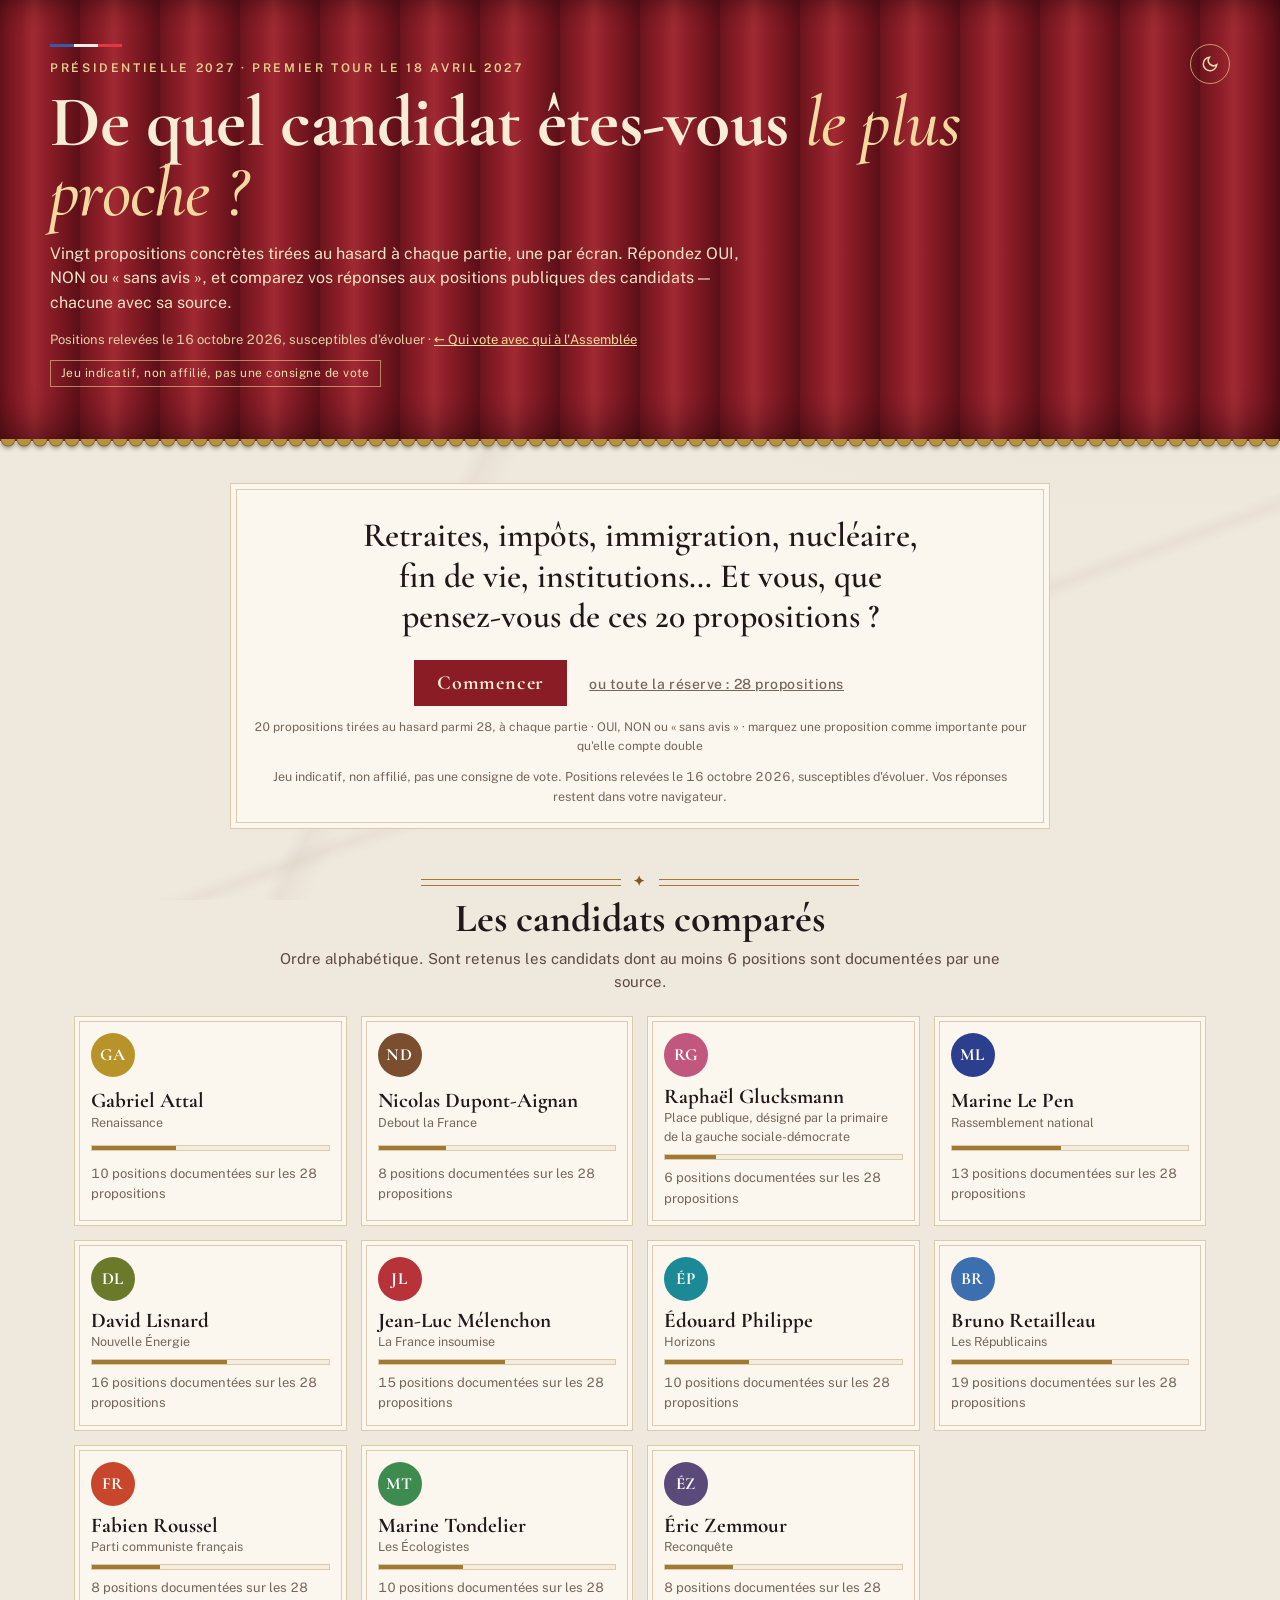
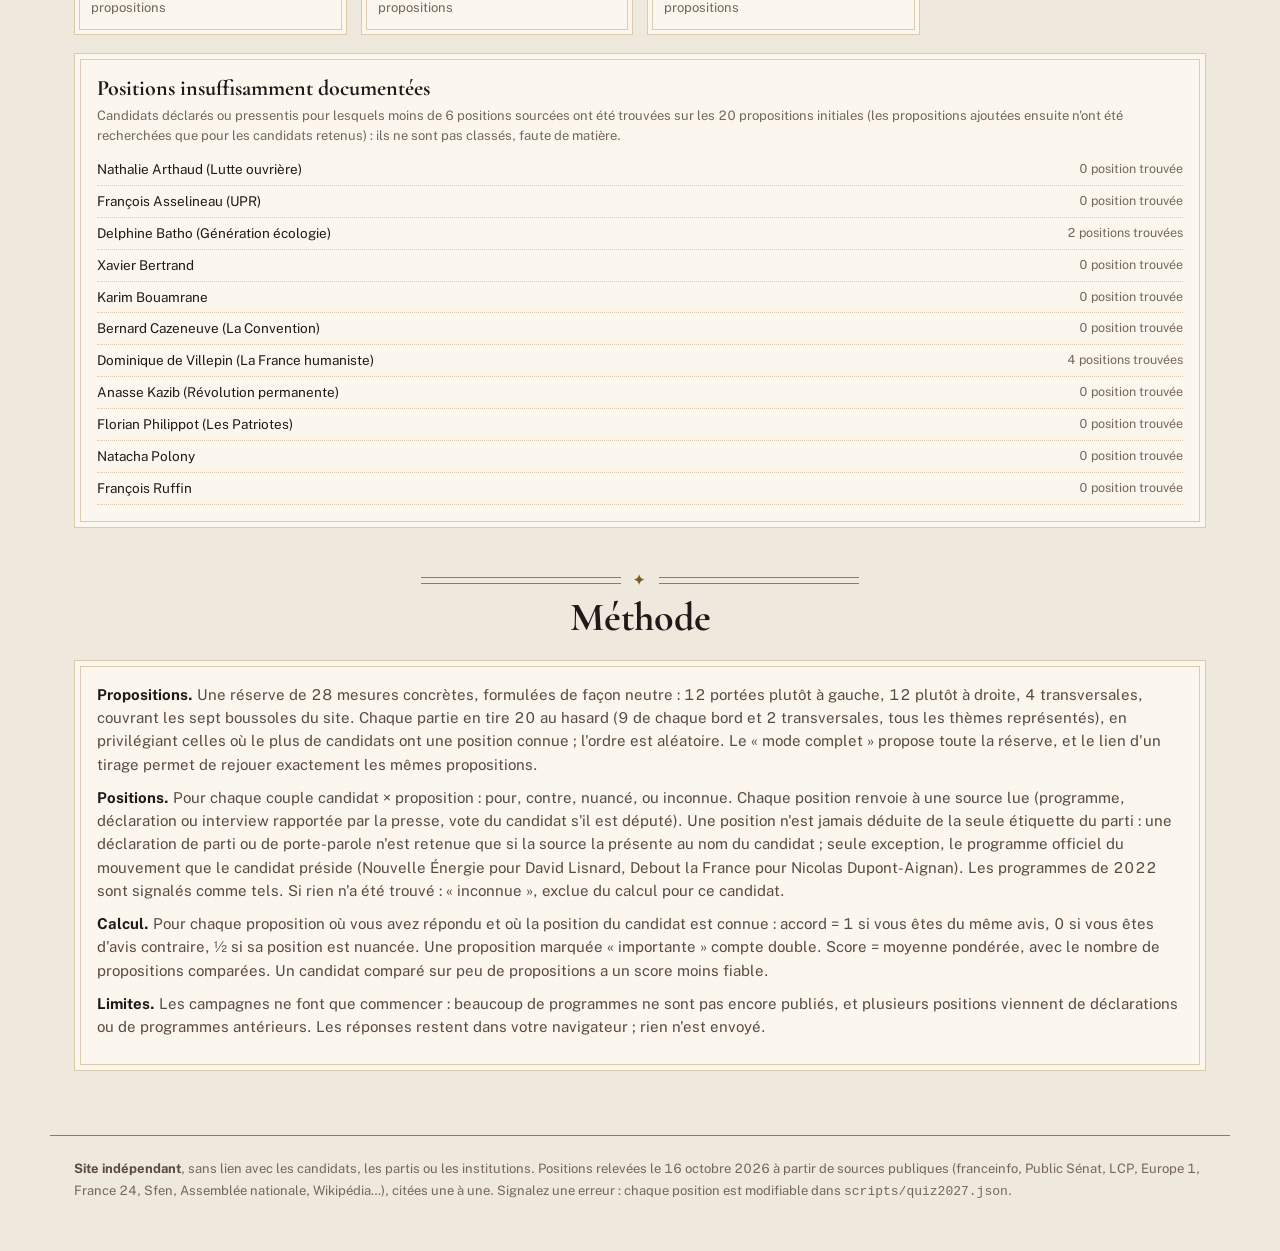
==== site/2027.html @ e0b28b61 "Tirage aléatoire équilibré dans les deux jeux - Quiz Assemblée : réserve de 43 votes réels (intitulé" ====
<!doctype html>
<html lang="fr">
<head>
<meta charset="utf-8">
<meta name="viewport" content="width=device-width, initial-scale=1">
<title>Présidentielle 2027 : le jeu</title>
<link rel="icon" href="favicon.svg" type="image/svg+xml">
<link rel="preconnect" href="https://fonts.googleapis.com">
<link rel="preconnect" href="https://fonts.gstatic.com" crossorigin>
<link href="https://fonts.googleapis.com/css2?family=Cormorant+Garamond:ital,wght@0,500;0,600;0,700;1,500&family=Public+Sans:wght@400;500;600;700&display=swap" rel="stylesheet">
<script src="data2027.js?v=58f278d4b8"></script>
<style>
/* Inspiré de l'hémicycle du Palais Bourbon : velours rouge, acajou, dorures, marbre. Site non officiel. */
:root {
  color-scheme: light;
  --bg: #efe8dc; --paper: #fbf7ef; --paper-2: #f3ecdf; --ink: #22181a; --ink-2: #5b4a42; --muted: #75665b;
  --rule: #dccbab; --gold: #a07a32; --gold-ink: #7a5a1f; --velvet: #8a1c26; --velvet-2: #a3262f; --velvet-deep: #5c0f17; --velvet-ink: #f7ecd6;
  --wood: #5b2f1f; --blue: #1f3a6b;
  --seq-0: #f6efe2; --seq-1: #e3cf9e; --seq-2: #c58f4a; --seq-3: #9b3b2c; --seq-4: #5c0f17;
  --vein: rgba(120, 100, 80, .06);
}
@media (prefers-color-scheme: dark) {
  :root:not([data-theme="light"]) {
    color-scheme: dark;
    --bg: #120a0b; --paper: #1c1012; --paper-2: #26171a; --ink: #f2e7d5; --ink-2: #cdbba3; --muted: #a8957f;
    --rule: #4a3528; --gold: #c9a45a; --gold-ink: #dcb96c; --velvet: #9e2a33; --velvet-2: #b8343d; --velvet-deep: #3a0a10; --velvet-ink: #f6ead2;
    --wood: #3a1d13; --blue: #8fa9d6;
    --seq-0: #2a1a1c; --seq-1: #5a2a24; --seq-2: #8f4630; --seq-3: #c9893f; --seq-4: #efd590;
    --vein: rgba(201, 164, 90, .035);
  }
}
:root[data-theme="dark"] {
  color-scheme: dark;
  --bg: #120a0b; --paper: #1c1012; --paper-2: #26171a; --ink: #f2e7d5; --ink-2: #cdbba3; --muted: #a8957f;
  --rule: #4a3528; --gold: #c9a45a; --gold-ink: #dcb96c; --velvet: #9e2a33; --velvet-2: #b8343d; --velvet-deep: #3a0a10; --velvet-ink: #f6ead2;
  --wood: #3a1d13; --blue: #8fa9d6;
  --seq-0: #2a1a1c; --seq-1: #5a2a24; --seq-2: #8f4630; --seq-3: #c9893f; --seq-4: #efd590;
  --vein: rgba(201, 164, 90, .035);
}
* { box-sizing: border-box; }
html { -webkit-text-size-adjust: 100%; }
body {
  margin: 0; color: var(--ink); font: 15px/1.55 "Public Sans", system-ui, sans-serif; font-variant-numeric: tabular-nums;
  background-color: var(--bg);
  /* marbre : quelques veines très légères */
  background-image: radial-gradient(120% 60% at 10% 0%, var(--vein), transparent 60%), radial-gradient(90% 50% at 90% 30%, var(--vein), transparent 55%),
    linear-gradient(115deg, transparent 40%, var(--vein) 41%, transparent 43%), linear-gradient(160deg, transparent 70%, var(--vein) 71%, transparent 72%);
  background-attachment: fixed;
}
.serif { font-family: "Cormorant Garamond", Georgia, serif; }
button { font: inherit; color: inherit; }

/* ---- Tenture d'en-tête ---- */
.drape {
  position: relative; color: var(--velvet-ink); padding: 44px 24px 54px;
  background: repeating-linear-gradient(90deg, #6e141d 0px, #8e1f29 22px, #a12a33 34px, #8e1f29 46px, #6e141d 68px, #5a0f17 80px),
    #7a1620;
  background-blend-mode: normal;
  box-shadow: inset 0 -30px 40px -20px rgba(0,0,0,.45), inset 0 20px 30px -20px rgba(0,0,0,.5);
}
.drape::after { /* frange dorée */
  content: ""; position: absolute; left: 0; right: 0; bottom: -12px; height: 14px;
  background: radial-gradient(circle at 8px 0, #b8913f 6px, #8a6a2a 7px, transparent 8px) repeat-x 0 0 / 16px 14px;
  filter: drop-shadow(0 2px 2px rgba(0,0,0,.35));
}
.drape-in { max-width: 1180px; margin: 0 auto; display: flex; justify-content: space-between; gap: 20px; align-items: flex-start; }
.eyebrow { font: 600 12px/1.3 "Public Sans", sans-serif; letter-spacing: .22em; text-transform: uppercase; color: #e9cf8f; }
.drape h1 { font-family: "Cormorant Garamond", Georgia, serif; font-weight: 700; font-size: clamp(38px, 6.4vw, 72px); line-height: .98; margin: 10px 0 14px; letter-spacing: -.01em; }
.drape h1 em { font-style: italic; font-weight: 500; color: #f1d9a0; }
.drape .lede { max-width: 700px; margin: 0; font-size: 16px; color: #f3e3c6; }
.drape .meta { margin-top: 14px; font-size: 13px; color: #e6cfa4; }
.drape .meta a { color: #f6dc9c; }
.drape .indep { display: inline-block; margin-top: 10px; font-size: 12px; letter-spacing: .04em; border: 1px solid rgba(233, 207, 143, .6); color: #f1dcae; padding: 3px 10px; }
.tricolore { display: flex; height: 3px; width: 72px; margin: 0 0 14px; }
.tricolore span { flex: 1; } .tricolore span:nth-child(1) { background: #3a5aa8; } .tricolore span:nth-child(2) { background: #f4efe6; } .tricolore span:nth-child(3) { background: #e2383f; }
.theme-btn { background: transparent; border: 1px solid rgba(233, 207, 143, .7); color: #f1dcae; width: 40px; height: 40px; border-radius: 50%; cursor: pointer; display: grid; place-items: center; flex: none; }
.theme-btn:hover { background: rgba(0,0,0,.15); }

/* ---- Barre de filtres : filets dorés ---- */
.ledger { position: sticky; top: 0; z-index: 20; background: color-mix(in srgb, var(--paper) 94%, transparent); backdrop-filter: blur(8px);
  border-top: 1px solid var(--gold); border-bottom: 1px solid var(--gold); box-shadow: 0 3px 0 -2px var(--gold); margin-top: 12px; }
.ledger-in { max-width: 1180px; margin: 0 auto; padding: 8px 24px; display: flex; flex-wrap: wrap; gap: 4px 22px; align-items: baseline; }
.ledger .lab { font: 600 11px/1 "Public Sans"; letter-spacing: .16em; text-transform: uppercase; color: var(--gold-ink); margin-right: 4px; }
.tabs { display: flex; flex-wrap: wrap; gap: 2px 12px; align-items: baseline; }
.tab { background: none; border: none; padding: 4px 0; cursor: pointer; font-size: 13.5px; color: var(--ink-2); border-bottom: 2px solid transparent; }
.tab:hover { color: var(--velvet); }
.tab[aria-pressed="true"] { color: var(--velvet); border-bottom-color: var(--gold); font-weight: 600; }
:root[data-theme="dark"] .tab[aria-pressed="true"], :root[data-theme="dark"] .tab:hover { color: var(--gold-ink); }
@media (prefers-color-scheme: dark) { :root:not([data-theme="light"]) .tab[aria-pressed="true"], :root:not([data-theme="light"]) .tab:hover { color: var(--gold-ink); } }

/* ---- Chapitres ---- */
main { max-width: 1180px; margin: 0 auto; padding: 8px 24px 64px; }
.chapter { margin-top: 46px; }
.ch-head { text-align: center; margin: 0 auto 22px; max-width: 760px; }
.ornament { display: flex; align-items: center; gap: 12px; justify-content: center; color: var(--gold); margin-bottom: 8px; }
.ornament::before, .ornament::after { content: ""; flex: 1; max-width: 200px; height: 5px; border-top: 1px solid var(--gold); border-bottom: 1px solid var(--gold); }
.ornament span { font: 600 14px/1 "Cormorant Garamond", serif; letter-spacing: .2em; color: var(--gold-ink); }
.ch-head h2 { font: 700 clamp(28px, 4vw, 40px)/1.05 "Cormorant Garamond", Georgia, serif; margin: 0 0 8px; }
.ch-head p { margin: 0; color: var(--ink-2); }
.panel { background: var(--paper); border: 1px solid var(--rule); box-shadow: inset 0 0 0 5px var(--paper), inset 0 0 0 6px color-mix(in srgb, var(--gold) 35%, transparent); padding: 22px; min-width: 0; }
.panel h3 { font: 700 22px/1.15 "Cormorant Garamond", Georgia, serif; margin: 0 0 4px; }
.note { color: var(--muted); font-size: 13px; margin: 0; }
.cols { display: grid; grid-template-columns: minmax(0, 1fr) minmax(0, 1fr); gap: 22px; }
.cols-hemi { display: grid; grid-template-columns: minmax(0, 1.65fr) minmax(0, 1fr); gap: 22px; align-items: start; }
.scroll-x { overflow-x: auto; }

/* ---- Chiffres de séance ---- */
.figures { display: grid; grid-template-columns: repeat(4, minmax(0, 1fr)); border-top: 1px solid var(--gold); border-bottom: 1px solid var(--gold); margin-top: 26px; }
.fig { padding: 16px 18px; border-left: 1px solid var(--rule); min-width: 0; }
.fig:first-child { border-left: none; }
.fig .k { font: 600 11px/1.3 "Public Sans"; letter-spacing: .14em; text-transform: uppercase; color: var(--muted); }
.fig .v { font: 700 38px/1.05 "Cormorant Garamond", serif; color: var(--gold-ink); margin-top: 4px; }
.fig .d { font-size: 13px; color: var(--ink-2); }

/* ---- Hémicycle ---- */
.modes { display: flex; flex-wrap: wrap; gap: 2px 12px; margin: 6px 0 4px; align-items: baseline; }
.seat { cursor: pointer; }
.legend { display: flex; flex-wrap: wrap; gap: 4px 12px; margin-top: 8px; font-size: 12.5px; color: var(--ink-2); }
.legend button { background: none; border: none; padding: 2px 0; cursor: pointer; display: inline-flex; align-items: center; gap: 6px; color: var(--ink-2); font-size: 12.5px; }
.legend button.dim { opacity: .35; }
.sw { width: 11px; height: 11px; display: inline-block; flex: none; border-radius: 50%; }
.gradbar { height: 8px; width: 180px; }
.scale { display: flex; align-items: center; gap: 8px; font-size: 12px; color: var(--muted); flex-wrap: wrap; margin-top: 8px; }

/* ---- Fiche ---- */
.search { position: relative; }
.search input { width: 100%; font: inherit; color: var(--ink); background: var(--paper-2); border: 1px solid var(--rule); padding: 8px 12px; }
.search input:focus { outline: 2px solid var(--gold); outline-offset: 1px; }
.sugg { position: absolute; left: 0; right: 0; top: calc(100% + 2px); background: var(--paper); border: 1px solid var(--gold); max-height: 260px; overflow: auto; z-index: 30; display: none; }
.sugg button { display: flex; width: 100%; justify-content: space-between; gap: 10px; padding: 8px 12px; background: none; border: none; text-align: left; cursor: pointer; font-size: 13.5px; }
.sugg button:hover, .sugg button:focus { background: var(--paper-2); outline: none; }
.sugg .m { color: var(--muted); font-size: 12px; white-space: nowrap; }
.dep-name { font: 700 28px/1.05 "Cormorant Garamond", serif; margin: 16px 0 2px; }
.dep-meta { font-size: 13px; color: var(--ink-2); display: flex; gap: 6px; align-items: center; flex-wrap: wrap; }
.stats3 { display: grid; grid-template-columns: repeat(3, 1fr); border-top: 1px solid var(--rule); border-bottom: 1px solid var(--rule); margin: 12px 0; }
.stats3 > div { padding: 8px 10px; border-left: 1px solid var(--rule); }
.stats3 > div:first-child { border-left: none; padding-left: 0; }
.stats3 .v { font: 700 24px/1.1 "Cormorant Garamond", serif; color: var(--gold-ink); }
.stats3 .k { font-size: 11.5px; color: var(--muted); }
.sm-h { font: 600 11px/1.3 "Public Sans"; letter-spacing: .14em; text-transform: uppercase; color: var(--gold-ink); margin: 16px 0 6px; }
.plist { list-style: none; margin: 0; padding: 0; }
.plist li { display: flex; justify-content: space-between; gap: 8px; padding: 5px 0; border-bottom: 1px dotted var(--rule); font-size: 13.5px; cursor: pointer; }
.plist li:hover { color: var(--velvet); }
.plist .m { color: var(--muted); white-space: nowrap; font-size: 12.5px; }
.row { display: grid; grid-template-columns: 70px 1fr 42px; gap: 8px; align-items: center; font-size: 12.5px; margin: 3px 0; }
.row .n { color: var(--ink-2); white-space: nowrap; overflow: hidden; text-overflow: ellipsis; }
.row .b { height: 8px; }
.row .val { text-align: right; font-weight: 600; }

/* ---- Boussoles ---- */
.axis-tabs { display: flex; flex-wrap: wrap; justify-content: center; gap: 4px 18px; margin-bottom: 18px; }
.axis-tabs .tab { font: 600 19px/1.2 "Cormorant Garamond", serif; color: var(--ink-2); }
.warning { border: 1px solid var(--gold); border-left: 4px solid var(--velvet); background: var(--paper-2); padding: 10px 14px; font-size: 13.5px; color: var(--ink-2); margin: 0 0 18px; }
.warning b { color: var(--ink); }
.def { font: italic 500 20px/1.35 "Cormorant Garamond", serif; color: var(--ink); margin: 0 0 4px; }
.gauge { display: grid; grid-template-columns: 74px 1fr 56px; gap: 10px; align-items: center; margin: 7px 0; font-size: 13px; cursor: default; }
.gauge .n { font-weight: 600; display: flex; align-items: center; gap: 6px; }
.gauge .track { position: relative; height: 14px; background: linear-gradient(var(--rule), var(--rule)) center / 100% 2px no-repeat; }
.gauge .fill { position: absolute; left: 0; top: 0; bottom: 0; background: none !important; }
.gauge .fill::after { content: ""; position: absolute; right: -7px; top: 50%; width: 12px; height: 12px; margin-top: -6px; border-radius: 50%; background: currentColor; border: 1.5px solid var(--paper); box-shadow: 0 0 0 1px var(--ink-2); }
.gauge .v { font: 700 22px/1 "Cormorant Garamond", serif; color: var(--gold-ink); text-align: right; }
.gauge .v small { font: 400 10.5px "Public Sans"; color: var(--muted); display: block; }
.radars { display: grid; grid-template-columns: repeat(4, minmax(0, 1fr)); gap: 6px 10px; }
.radar { text-align: center; min-width: 0; }
.radar .t { font: 700 17px/1.1 "Cormorant Garamond", serif; margin-top: -2px; }
details.refs { margin-top: 18px; border-top: 1px solid var(--rule); padding-top: 10px; }
details.refs summary { cursor: pointer; font: 600 18px "Cormorant Garamond", serif; color: var(--velvet); }
:root[data-theme="dark"] details.refs summary { color: var(--gold-ink); }
@media (prefers-color-scheme: dark) { :root:not([data-theme="light"]) details.refs summary { color: var(--gold-ink); } }
table { width: 100%; border-collapse: collapse; font-size: 13px; }
th { text-align: left; font: 600 11px/1.2 "Public Sans"; letter-spacing: .12em; text-transform: uppercase; color: var(--gold-ink); padding: 8px; border-bottom: 1px solid var(--gold); }
td { padding: 8px; border-bottom: 1px dotted var(--rule); vertical-align: top; }
td .sub { color: var(--muted); font-size: 12px; }
.sens { font-size: 11.5px; font-weight: 600; padding: 2px 7px; border: 1px solid currentColor; white-space: nowrap; display: inline-block; }
.sens.plus { color: var(--gold-ink); } .sens.minus { color: var(--velvet-2); }
.res { font-size: 11.5px; font-weight: 600; white-space: nowrap; }
.res.ok { color: #2f7d32; } .res.ko { color: var(--velvet-2); }
:root[data-theme="dark"] .res.ok { color: #7fcf83; }
@media (prefers-color-scheme: dark) { :root:not([data-theme="light"]) .res.ok { color: #7fcf83; } }
.gv { display: flex; gap: 3px; flex-wrap: wrap; min-width: 110px; }
.gv span { width: 14px; height: 14px; display: inline-block; }
.more { margin-top: 12px; background: none; border: 1px solid var(--gold); color: var(--gold-ink); padding: 7px 14px; cursor: pointer; font-weight: 600; }
.cell { cursor: pointer; }
.cell:hover rect { stroke: var(--ink); stroke-width: 1.5px; }
svg text { fill: var(--ink); }
.tip { position: fixed; pointer-events: none; z-index: 100; background: var(--paper); border: 1px solid var(--gold); box-shadow: 0 8px 24px rgba(0,0,0,.25);
  padding: 10px 12px; font-size: 12.5px; min-width: 150px; max-width: 300px; opacity: 0; transition: opacity .12s; }
.tip .t { font-weight: 600; color: var(--muted); font-size: 11.5px; letter-spacing: .06em; text-transform: uppercase; margin-bottom: 2px; }
.tip .big { font: 700 22px/1.1 "Cormorant Garamond", serif; color: var(--ink); }
.tip .r { display: flex; justify-content: space-between; gap: 10px; }
.tip .r b { color: var(--ink); }
/* ---- Le jeu ---- */
.play-btn { display: inline-flex; align-items: center; gap: 8px; margin-top: 14px; margin-left: 8px; background: #e9cf8f; color: #3a0a10; border: none; padding: 9px 18px; cursor: pointer;
  font: 700 17px/1 "Cormorant Garamond", serif; letter-spacing: .02em; box-shadow: 0 2px 0 #8a6a2a; }
.play-btn:hover { background: #f3dca4; }
.game { max-width: 820px; margin: 0 auto; }
.game .honest { font-size: 12.5px; color: var(--muted); text-align: center; margin: 12px 0 0; }
.prog { height: 6px; background: var(--paper-2); border: 1px solid var(--rule); margin: 4px 0 14px; }
.prog > div { height: 100%; background: linear-gradient(90deg, var(--gold), var(--velvet)); transition: width .3s ease; }
.qmeta { display: flex; justify-content: space-between; gap: 10px; font-size: 12px; color: var(--muted); letter-spacing: .08em; text-transform: uppercase; }
.qcard { transition: opacity .22s ease, transform .22s ease; }
.qcard.out { opacity: 0; transform: translateX(-18px); }
.qcard.in { opacity: 0; transform: translateX(18px); }
.qtext { font: 600 clamp(24px, 3.4vw, 34px)/1.2 "Cormorant Garamond", serif; margin: 10px 0 22px; text-align: center; text-wrap: balance; }
.answers { display: flex; justify-content: center; gap: 12px; flex-wrap: wrap; }
.ans { min-width: 130px; padding: 12px 22px; font: 700 20px/1 "Cormorant Garamond", serif; cursor: pointer; border: 1px solid var(--gold); letter-spacing: .04em; }
.ans.yes { background: var(--velvet); color: var(--velvet-ink); border-color: var(--velvet); }
.ans.no { background: var(--paper); color: var(--ink); }
.ans.skip { background: none; border: none; min-width: 0; font: 500 14px "Public Sans"; color: var(--muted); text-decoration: underline; }
.ans.chosen { outline: 3px solid var(--gold); outline-offset: 2px; }
.qtools { display: flex; justify-content: space-between; align-items: center; margin-top: 18px; font-size: 13px; flex-wrap: wrap; gap: 8px; }
.link { background: none; border: none; color: var(--gold-ink); cursor: pointer; padding: 0; font-weight: 600; }
.link:disabled { opacity: .35; cursor: default; }
.kbd { color: var(--muted); font-size: 12px; }
.kbd b { border: 1px solid var(--rule); padding: 0 5px; font-weight: 600; color: var(--ink-2); }
.ctx { margin-top: 12px; padding: 10px 14px; background: var(--paper-2); border-left: 3px solid var(--gold); font-size: 13px; color: var(--ink-2); }
.verdict { text-align: center; margin: 6px 0 18px; }
.verdict .k { font: 600 12px "Public Sans"; letter-spacing: .16em; text-transform: uppercase; color: var(--muted); }
.verdict .v { font: 700 clamp(34px, 6vw, 56px)/1.05 "Cormorant Garamond", serif; color: var(--velvet); }
.verdict .d { color: var(--ink-2); }
:root[data-theme="dark"] .verdict .v { color: var(--gold-ink); }
@media (prefers-color-scheme: dark) { :root:not([data-theme="light"]) .verdict .v { color: var(--gold-ink); } }
.yours { font-weight: 700; white-space: nowrap; }
footer { max-width: 1180px; margin: 0 auto; padding: 22px 24px 50px; border-top: 1px solid var(--gold); color: var(--muted); font-size: 13px; line-height: 1.65; }
footer b { color: var(--ink-2); }
@media (max-width: 900px) {
  .cols, .cols-hemi { grid-template-columns: minmax(0, 1fr); }
  .figures { grid-template-columns: repeat(2, minmax(0, 1fr)); }
  .fig:nth-child(3) { border-left: none; }
  .fig:nth-child(n+3) { border-top: 1px solid var(--rule); }
  .radars { grid-template-columns: repeat(3, minmax(0, 1fr)); }
}
@media (max-width: 560px) {
  .drape { padding: 30px 16px 42px; }
  main { padding: 4px 16px 48px; }
  .ledger { position: static; }
  .ledger-in { padding: 8px 16px; }
  .panel { padding: 16px; }
  .fig .v { font-size: 30px; }
  .radars { grid-template-columns: repeat(2, minmax(0, 1fr)); }
  .gauge { grid-template-columns: 62px 1fr 48px; }
}

/* ---- Page 2027 ---- */
.cards { display: grid; grid-template-columns: repeat(auto-fill, minmax(220px, 1fr)); gap: 14px; }
.card27 { background: var(--paper); border: 1px solid var(--rule); box-shadow: inset 0 0 0 4px var(--paper), inset 0 0 0 5px color-mix(in srgb, var(--gold) 35%, transparent); padding: 16px; display: grid; gap: 8px; }
.pastille { width: 44px; height: 44px; border-radius: 50%; display: grid; place-items: center; color: #fff; font: 700 17px "Cormorant Garamond", serif; letter-spacing: .04em; }
.cn { font: 700 21px/1.1 "Cormorant Garamond", serif; }
.cp { font-size: 12.5px; color: var(--muted); }
.cov { height: 6px; background: var(--paper-2); border: 1px solid var(--rule); }
.cov > div { height: 100%; background: var(--gold); }
.imp { display: flex; justify-content: center; gap: 6px; align-items: center; margin-top: 14px; font-size: 13.5px; color: var(--ink-2); cursor: pointer; }
.imp input { accent-color: var(--velvet); width: 16px; height: 16px; }
.pblock { border-top: 1px solid var(--rule); padding: 12px 0; }
.ph { display: flex; justify-content: space-between; gap: 10px; align-items: baseline; flex-wrap: wrap; margin-bottom: 6px; }
.pt { font: 600 18px/1.25 "Cormorant Garamond", serif; color: var(--ink); }
.plist2 { list-style: none; margin: 0; padding: 0; }
.plist2 li { display: grid; grid-template-columns: 78px 170px 22px 1fr; gap: 8px; align-items: start; padding: 6px 0; border-bottom: 1px dotted var(--rule); font-size: 13px; }
.badge { font-size: 11px; font-weight: 700; padding: 2px 6px; text-align: center; border: 1px solid currentColor; text-transform: uppercase; letter-spacing: .04em; }
.badge.pour { color: var(--gold-ink); } .badge.contre { color: var(--velvet-2); } .badge.nuance { color: var(--blue); } .badge.unk { color: var(--muted); border-style: dashed; }
.who { display: inline-flex; gap: 6px; align-items: center; font-weight: 600; }
.match { font-weight: 700; color: var(--gold-ink); text-align: center; }
.pq { color: var(--ink-2); }
.pq.muted { color: var(--muted); font-style: italic; }
.srcs { font-size: 12px; }
.srcs a { color: var(--gold-ink); }
.method p { margin: 0 0 10px; color: var(--ink-2); }
.method b { color: var(--ink); }
.replay { text-align: center; margin-top: 18px; display: flex; flex-wrap: wrap; justify-content: center; gap: 10px; align-items: center; }
.replay .note { flex-basis: 100%; }
.game .gauge { grid-template-columns: 96px 1fr 60px; }
@media (max-width: 640px) {
  .game .gauge { grid-template-columns: 86px 1fr 56px; font-size: 12.5px; }
  .plist2 li { grid-template-columns: 70px 1fr 20px; }
  .plist2 li .pb { grid-column: 1 / -1; }
}
</style>
</head>
<body>
<header class="drape">
  <div class="drape-in">
    <div>
      <div class="tricolore" aria-hidden="true"><span></span><span></span><span></span></div>
      <div class="eyebrow">Présidentielle 2027 · premier tour le 18 avril 2027</div>
      <h1>De quel candidat êtes-vous <em>le plus proche&nbsp;?</em></h1>
      <p class="lede">Vingt propositions concrètes tirées au hasard à chaque partie, une par écran. Répondez OUI, NON ou «&nbsp;sans avis&nbsp;», et comparez vos réponses aux positions publiques des candidats — chacune avec sa source.</p>
      <div class="meta">Positions relevées le <span id="collected"></span>, susceptibles d'évoluer · <a href="index.html">← Qui vote avec qui à l'Assemblée</a></div>
      <div class="indep">Jeu indicatif, non affilié, pas une consigne de vote</div>
    </div>
    <button class="theme-btn" id="themeBtn" title="Séance de jour / de nuit" aria-label="Changer de thème">
      <svg width="18" height="18" viewBox="0 0 24 24" fill="none" stroke="currentColor" stroke-width="2" stroke-linecap="round"><path d="M21 12.8A9 9 0 1 1 11.2 3a7 7 0 0 0 9.8 9.8z"/></svg>
    </button>
  </div>
</header>

<main>
  <section class="chapter" style="margin-top:34px">
    <div class="panel game" id="game"></div>
  </section>

  <section class="chapter" id="ch-cands">
    <div class="ch-head">
      <div class="ornament"><span>✦</span></div>
      <h2>Les candidats comparés</h2>
      <p>Ordre alphabétique. Sont retenus les candidats dont au moins 6 positions sont documentées par une source.</p>
    </div>
    <div class="cards" id="cards"></div>
    <div class="panel" style="margin-top:18px">
      <h3>Positions insuffisamment documentées</h3>
      <p class="note">Candidats déclarés ou pressentis pour lesquels moins de 6 positions sourcées ont été trouvées sur les 20 propositions initiales (les propositions ajoutées ensuite n'ont été recherchées que pour les candidats retenus) : ils ne sont pas classés, faute de matière.</p>
      <ul class="plist" id="others" style="margin-top:8px"></ul>
    </div>
  </section>

  <section class="chapter">
    <div class="ch-head">
      <div class="ornament"><span>✦</span></div>
      <h2>Méthode</h2>
    </div>
    <div class="panel method">
      <p><b>Propositions.</b> Une réserve de 28 mesures concrètes, formulées de façon neutre : 12 portées plutôt à gauche, 12 plutôt à droite, 4 transversales, couvrant les sept boussoles du site. Chaque partie en tire 20 au hasard (9 de chaque bord et 2 transversales, tous les thèmes représentés), en privilégiant celles où le plus de candidats ont une position connue ; l'ordre est aléatoire. Le « mode complet » propose toute la réserve, et le lien d'un tirage permet de rejouer exactement les mêmes propositions.</p>
      <p><b>Positions.</b> Pour chaque couple candidat × proposition : pour, contre, nuancé, ou inconnue. Chaque position renvoie à une source lue (programme, déclaration ou interview rapportée par la presse, vote du candidat s'il est député). Une position n'est jamais déduite de la seule étiquette du parti : une déclaration de parti ou de porte-parole n'est retenue que si la source la présente au nom du candidat ; seule exception, le programme officiel du mouvement que le candidat préside (Nouvelle Énergie pour David Lisnard, Debout la France pour Nicolas Dupont-Aignan). Les programmes de 2022 sont signalés comme tels. Si rien n'a été trouvé : « inconnue », exclue du calcul pour ce candidat.</p>
      <p><b>Calcul.</b> Pour chaque proposition où vous avez répondu et où la position du candidat est connue : accord = 1 si vous êtes du même avis, 0 si vous êtes d'avis contraire, ½ si sa position est nuancée. Une proposition marquée « importante » compte double. Score = moyenne pondérée, avec le nombre de propositions comparées. Un candidat comparé sur peu de propositions a un score moins fiable.</p>
      <p><b>Limites.</b> Les campagnes ne font que commencer : beaucoup de programmes ne sont pas encore publiés, et plusieurs positions viennent de déclarations ou de programmes antérieurs. Les réponses restent dans votre navigateur ; rien n'est envoyé.</p>
    </div>
  </section>
</main>

<footer>
  <b>Site indépendant</b>, sans lien avec les candidats, les partis ou les institutions. Positions relevées le <span id="collected2"></span> à partir de sources publiques (franceinfo, Public Sénat, LCP, Europe 1, France 24, Sfen, Assemblée nationale, Wikipédia…), citées une à une. Signalez une erreur&nbsp;: chaque position est modifiable dans <code>scripts/quiz2027.json</code>.
</footer>
<div class="tip" id="tip" role="tooltip"></div>

<script>
const Q = window.DATA27, C = Q.candidates, POOL = Q.props, NPOOL = POOL.length, SRC = Q.sources;
let P = POOL, NP = NPOOL; // P : propositions de la partie en cours (tirage), NP : leur nombre
const el = (tag, cls, text) => { const e = document.createElement(tag); if (cls) e.className = cls; if (text != null) e.textContent = text; return e; };
const fmtPct = v => v == null || isNaN(v) ? "—" : Math.round(v * 100) + " %";
const fmtD = d => /^\d{4}-\d{2}-\d{2}$/.test(d) ? new Date(d + "T00:00:00").toLocaleDateString("fr-FR", { day: "numeric", month: "long", year: "numeric" }) : d.replace("consulté le ", "consulté le ").replace(/(\d{4})-(\d{2})-(\d{2})/, (m, y, mo, da) => new Date(`${y}-${mo}-${da}T00:00:00`).toLocaleDateString("fr-FR", { day: "numeric", month: "long", year: "numeric" }));
document.getElementById("collected").textContent = document.getElementById("collected2").textContent = fmtD(Q.collected);
const AXN = { ecologie: "Environnement", social: "Protection sociale", budget: "Finances publiques", economie: "Marché ou régulation", simplification: "Normes", immigration: "Immigration", securite: "Sécurité et libertés" };
const POS = { pour: { v: 1, l: "Pour" }, contre: { v: -1, l: "Contre" }, nuance: { v: 0, l: "Nuancé" } };
const initials = n => n.split(/[\s-]+/).filter(w => /^\p{Lu}/u.test(w)).map(w => w[0]).slice(0, 2).join("");
const surname = n => n.split(" ").slice(1).join(" ");
const ALPHA = C.slice().sort((a, b) => surname(a.n).localeCompare(surname(b.n), "fr"));
const tip = document.getElementById("tip");
function showTip(ev, build) { tip.replaceChildren(); build(tip); tip.style.opacity = 1; const r = tip.getBoundingClientRect(); let x = ev.clientX + 14, y = ev.clientY + 14; if (x + r.width > innerWidth - 8) x = ev.clientX - r.width - 14; if (y + r.height > innerHeight - 8) y = ev.clientY - r.height - 14; tip.style.left = Math.max(8, x) + "px"; tip.style.top = Math.max(8, y) + "px"; }
const hideTip = () => tip.style.opacity = 0;

/* ---------- Cartes des candidats (mêmes formats pour tous) ---------- */
function renderCards() {
  const host = document.getElementById("cards"); host.replaceChildren();
  ALPHA.forEach(c => {
    const card = el("div", "card27"), pill = el("div", "pastille", initials(c.n)); pill.style.background = c.c;
    const t = el("div"); t.append(el("div", "cn", c.n), el("div", "cp", c.party));
    const cov = el("div", "cov"), bar = el("div"); bar.style.width = (100 * c.known / NPOOL) + "%"; cov.append(bar);
    card.append(pill, t, cov, el("div", "note", `${c.known} positions documentées sur les ${NPOOL} propositions`));
    host.append(card);
  });
  const ul = document.getElementById("others"); ul.replaceChildren();
  Q.others.slice().sort((a, b) => surname(a.n).localeCompare(surname(b.n), "fr")).forEach(o => {
    const li = el("li"); li.style.cursor = "default"; li.append(el("span", null, o.n + (o.party ? ` (${o.party})` : "")), el("span", "m", `${o.known} position${o.known > 1 ? "s" : ""} trouvée${o.known > 1 ? "s" : ""}`)); ul.append(li);
  });
}

/* ---------- Le jeu ---------- */
const KEY = "va-2027-v2", NPICK = 20;
// Tirage : 20 propositions sur la réserve, graine partageable (?q=…) ; « tout » = mode complet.
// Règles : autant de propositions portées plutôt à gauche que plutôt à droite (9 + 9) et 2 transversales ; chaque thème de la réserve représenté ;
// tirage pondéré par le nombre de candidats dont la position est connue (au carré), pour garder un classement comparable.
function rng(seed) { let a = seed >>> 0; return () => { a = (a + 0x6D2B79F5) >>> 0; let t = a; t = Math.imul(t ^ (t >>> 15), t | 1); t ^= t + Math.imul(t ^ (t >>> 7), t | 61); return ((t ^ (t >>> 14)) >>> 0) / 4294967296; }; }
const shuffleR = (arr, r) => { const a = arr.slice(); for (let i = a.length - 1; i > 0; i--) { const j = Math.floor(r() * (i + 1)); [a[i], a[j]] = [a[j], a[i]]; } return a; };
const knownCount = k => C.filter(c => Q.positions[c.k]?.[k]).length;
function drawProps(seed) {
  const r = rng(seed), QUOTA = { g: 9, d: 9, t: 2 }, axes = new Set(POOL.map(p => p.axis));
  const wpick = (list, n) => { const pool = list.slice(), out = []; while (out.length < n && pool.length) { const w = pool.map(p => knownCount(p.k) ** 2 + 1), tot = w.reduce((x, y) => x + y, 0); let u = r() * tot, i = 0; while ((u -= w[i]) > 0) i++; out.push(pool.splice(Math.min(i, pool.length - 1), 1)[0]); } return out; };
  let best = null;
  for (let attempt = 0; attempt < 200; attempt++) {
    const pick = Object.entries(QUOTA).flatMap(([side, n]) => wpick(POOL.filter(p => p.side === side), n));
    if (new Set(pick.map(p => p.axis)).size === axes.size) { best = pick; break; }
    best = best || pick;
  }
  return shuffleR(best, r).map(p => p.k);
}
const game = { seed: 0, full: false, order: [], i: 0, ans: {}, imp: {}, started: false, done: false, ctx: false };
const newSeed = () => Math.floor(Math.random() * 2176782335) + 1;
function setDraw(seed, full) {
  Object.assign(game, { seed, full, order: full ? shuffleR(POOL.map(p => p.k), rng(seed)) : drawProps(seed), i: 0, ans: {}, imp: {}, done: false });
  P = game.order.map(k => POOL.find(p => p.k === k)); NP = P.length;
}
const seedCode = () => game.full ? "tout" : game.seed.toString(36);
function syncURL() { try { const u = new URL(location.href); u.searchParams.set("q", seedCode()); history.replaceState(null, "", u); } catch (e) {} }
const save = () => { try { localStorage.setItem(KEY, JSON.stringify({ seed: game.seed, full: game.full, i: game.i, ans: game.ans, imp: game.imp, done: game.done })); } catch (e) {} };
(() => {
  let saved = null, q = null;
  try { saved = JSON.parse(localStorage.getItem(KEY) || "null"); } catch (e) {}
  try { q = new URLSearchParams(location.search).get("q"); } catch (e) {}
  const want = q === "tout" ? { seed: saved?.seed || 1, full: true } : q && parseInt(q, 36) > 0 ? { seed: parseInt(q, 36), full: false } : null;
  if (want && !(saved && saved.seed === want.seed && !!saved.full === want.full)) { setDraw(want.seed, want.full); return; }
  if (saved && saved.seed) { setDraw(saved.seed, !!saved.full); Object.assign(game, { i: Math.min(saved.i || 0, NP - 1), ans: saved.ans || {}, imp: saved.imp || {}, done: !!saved.done }); return; }
  setDraw(newSeed(), false);
})();
const propOf = k => POOL.find(p => p.k === k);
function start() {
  if (game.done) setDraw(game.seed, game.full);
  game.started = true; syncURL(); save(); render();
}
function restart(kind) {
  if (kind === "new") setDraw(newSeed(), false); else if (kind === "full") setDraw(game.seed, true); else setDraw(game.seed, game.full);
  game.started = true; syncURL(); save(); render(); document.getElementById("game").scrollIntoView({ behavior: "smooth", block: "start" });
}
function replayBar() {
  const w = el("div", "replay"), mk = (t, k, cls) => { const b = el("button", cls, t); b.onclick = () => restart(k); return b; };
  w.append(mk("Rejouer avec d'autres propositions", "new", "ans yes"), mk("Rejouer les mêmes", "same", "ans no"));
  if (!game.full) w.append(mk(`Mode complet (${NPOOL} propositions)`, "full", "ans skip"));
  const share = el("p", "note"); share.style.marginTop = "8px";
  let url = ""; try { const u = new URL(location.href); u.searchParams.set("q", seedCode()); url = u.href; } catch (e) {}
  share.append(document.createTextNode(game.full ? "Mode complet : toutes les propositions de la réserve. " : `Tirage « ${seedCode()} ». `));
  if (url) { const a = el("a", null, "Lien vers exactement ces propositions"); a.href = url; share.append(a); }
  w.append(share); return w;
}
function answer(v) {
  if (!game.started || game.done) return;
  game.ans[game.order[game.i]] = v;
  const card = document.querySelector("#game .qcard");
  const next = () => { if (game.i < NP - 1) game.i++; else game.done = true; game.ctx = false; save(); render(true); };
  if (card) { card.classList.add("out"); setTimeout(next, 200); } else next();
}
function back() { if (game.i > 0 && !game.done) { game.i--; game.ctx = false; save(); render(true); } }
function toggleImp() { const k = game.order[game.i]; game.imp[k] = !game.imp[k]; save(); render(); }
addEventListener("keydown", e => {
  if (!game.started || game.done || e.target?.closest?.("input, textarea, select, button") || e.metaKey || e.ctrlKey || e.altKey) return;
  if (e.key === "o" || e.key === "O") answer(1);
  else if (e.key === "n" || e.key === "N") answer(-1);
  else if (e.key === " ") { e.preventDefault(); answer(0); }
  else if (e.key === "i" || e.key === "I") toggleImp();
  else if (e.key === "ArrowLeft" || e.key === "Backspace") { e.preventDefault(); back(); }
});
const honest = () => el("p", "honest", `Jeu indicatif, non affilié, pas une consigne de vote. Positions relevées le ${fmtD(Q.collected)}, susceptibles d'évoluer. Vos réponses restent dans votre navigateur.`);
function render(animate) {
  const host = document.getElementById("game"); host.replaceChildren();
  if (game.done) return renderResults(host);
  if (!game.started) {
    const w = el("div"); w.style.textAlign = "center";
    w.append(el("p", "qtext", `Retraites, impôts, immigration, nucléaire, fin de vie, institutions… Et vous, que pensez-vous de ces ${NP} propositions ?`));
    const b = el("button", "ans yes", Object.keys(game.ans).length ? "Reprendre" : "Commencer"); b.onclick = start;
    const full = el("button", "ans skip", game.full ? "Revenir à un tirage de 20 propositions" : `ou toute la réserve : ${NPOOL} propositions`); full.onclick = () => game.full ? restart("new") : restart("full");
    w.append(b, full, el("p", "kbd", `${game.full ? `Toutes les ${NPOOL} propositions` : `${NP} propositions tirées au hasard parmi ${NPOOL}, à chaque partie`} · OUI, NON ou « sans avis » · marquez une proposition comme importante pour qu'elle compte double`));
    host.append(w, honest()); return;
  }
  const k = game.order[game.i], p = propOf(k);
  const card = el("div", "qcard" + (animate ? " in" : ""));
  const meta = el("div", "qmeta"); meta.append(el("span", null, `Proposition ${game.i + 1} sur ${NP}`), el("span", null, p.axis ? AXN[p.axis] : "Société et institutions"));
  const prog = el("div", "prog"), bar = el("div"); bar.style.width = (100 * game.i / NP) + "%"; prog.append(bar);
  card.append(meta, prog, el("div", "qtext", p.t));
  const row = el("div", "answers");
  [["OUI", 1, "yes"], ["NON", -1, "no"]].forEach(([l, v, c]) => { const b = el("button", "ans " + c + (game.ans[k] === v ? " chosen" : ""), l); b.onclick = () => answer(v); row.append(b); });
  const skip = el("button", "ans skip", "Sans avis"); skip.onclick = () => answer(0); row.append(skip);
  card.append(row);
  const imp = el("label", "imp"); const cb = el("input"); cb.type = "checkbox"; cb.checked = !!game.imp[k]; cb.onchange = toggleImp;
  imp.append(cb, document.createTextNode(" Important pour moi (compte double)")); card.append(imp);
  const tools = el("div", "qtools");
  const prev = el("button", "link", "← Précédente"); prev.disabled = game.i === 0; prev.onclick = back;
  const kb = el("span", "kbd"); kb.append(document.createTextNode("Clavier : "), el("b", null, "O"), document.createTextNode(" oui · "), el("b", null, "N"), document.createTextNode(" non · "), el("b", null, "espace"), document.createTextNode(" sans avis · "), el("b", null, "I"), document.createTextNode(" importance · "), el("b", null, "←"), document.createTextNode(" retour"));
  tools.append(prev, kb, el("span")); card.append(tools);
  host.append(card, honest());
  if (animate) setTimeout(() => card.classList.remove("in"), 30);
}
function scores() {
  return C.map(c => {
    let s = 0, w = 0, n = 0;
    for (const p of P) {
      const a = game.ans[p.k], pos = Q.positions[c.k]?.[p.k];
      if (!a || !pos) continue;
      const wt = game.imp[p.k] ? 2 : 1, cv = POS[pos.p].v;
      s += wt * (cv === 0 ? .5 : cv === a ? 1 : 0); w += wt; n++;
    }
    return { c, a: w ? s / w : null, n };
  });
}
function srcLinks(cell) {
  const box = el("span", "srcs");
  cell.s.forEach((sk, i) => { const s = SRC[sk]; const a = el("a", null, `${s.o}, ${fmtD(s.d)}`); a.href = s.u; a.target = "_blank"; a.rel = "noopener"; a.title = s.ty; if (i) box.append(document.createTextNode(" · ")); box.append(a); });
  return box;
}
function renderResults(host) {
  const R = scores().filter(r => r.n > 0).sort((a, b) => b.a - a.a || b.n - a.n);
  const nAns = Object.values(game.ans).filter(v => v).length;
  if (!R.length) { host.append(el("p", "qtext", "Vous n'avez donné aucun avis tranché !"), replayBar(), honest()); return; }
  const v = el("div", "verdict"); v.append(el("div", "k", "Sur ces propositions, vous êtes le plus proche de"), el("div", "v", R[0].c.n), el("div", "d", `${fmtPct(R[0].a)} d'accord sur ${R[0].n} proposition${R[0].n > 1 ? "s" : ""} comparée${R[0].n > 1 ? "s" : ""} · ${nAns} réponse${nAns > 1 ? "s" : ""} tranchée${nAns > 1 ? "s" : ""}`));
  host.append(v);
  host.append(el("div", "sm-h", "Classement par accord"));
  R.forEach(r => {
    const row = el("div", "gauge"), n = el("span", "n"), sw = el("span", "sw"); sw.style.background = r.c.c; n.append(sw, document.createTextNode(surname(r.c.n)));
    const track = el("div", "track"), fill = el("div", "fill"); fill.style.width = (r.a * 100) + "%"; fill.style.color = r.c.c; track.append(fill);
    const val = el("div", "v", fmtPct(r.a)); val.append(el("small", null, `${r.n} prop. comparées`));
    row.append(n, track, val); row.title = `${r.c.n} — ${r.c.party}`; host.append(row);
  });
  const none = scores().filter(r => r.n === 0).map(r => surname(r.c.n));
  host.append(el("p", "note", `Propositions comparées dans ce tirage : celles où vous avez donné un avis et où la position du candidat est connue. Un score calculé sur peu de propositions est moins fiable.${none.length ? ` Aucune proposition comparable pour : ${none.join(", ")}.` : ""}`));
  // Détail proposition par proposition
  const det = el("details", "refs"); det.open = true; det.append(el("summary", null, "Le détail, proposition par proposition (avec les sources)"));
  P.forEach(p => {
    const a = game.ans[p.k];
    const blk = el("div", "pblock");
    const h = el("div", "ph"); h.append(el("span", "pt", p.t), el("span", "yours", a === 1 ? `Vous : oui${game.imp[p.k] ? " (×2)" : ""}` : a === -1 ? `Vous : non${game.imp[p.k] ? " (×2)" : ""}` : "Vous : sans avis"));
    blk.append(h);
    const ul = el("ul", "plist2");
    ALPHA.forEach(c => {
      const cell = Q.positions[c.k]?.[p.k], li = el("li");
      const badge = el("span", "badge " + (cell ? cell.p : "unk"), cell ? POS[cell.p].l : "Inconnue");
      const who = el("span", "who"); const sw = el("span", "sw"); sw.style.background = c.c; who.append(sw, document.createTextNode(c.n));
      const body = el("div", "pb");
      if (cell) { body.append(el("div", "pq", cell.q), srcLinks(cell)); } else body.append(el("div", "pq muted", "Aucune position sourcée trouvée : exclue du calcul."));
      const match = el("span", "match"); if (cell && a) { const cv = POS[cell.p].v; match.textContent = cv === 0 ? "½" : cv === a ? "✓" : "✗"; match.title = cv === 0 ? "accord partiel" : cv === a ? "même avis que vous" : "avis contraire"; }
      li.append(badge, who, match, body); ul.append(li);
    });
    blk.append(ul); det.append(blk);
  });
  host.append(det);
  host.append(replayBar(), honest());
}

/* ---------- Thème ---------- */
document.getElementById("themeBtn").onclick = () => {
  const root = document.documentElement;
  const dark = root.dataset.theme ? root.dataset.theme === "dark" : matchMedia("(prefers-color-scheme: dark)").matches;
  root.dataset.theme = dark ? "light" : "dark";
  try { localStorage.setItem("va-theme", root.dataset.theme); } catch (e) {}
};
try { const t = localStorage.getItem("va-theme"); if (t) document.documentElement.dataset.theme = t; } catch (e) {}
renderCards(); render();
</script>

</body>
</html>
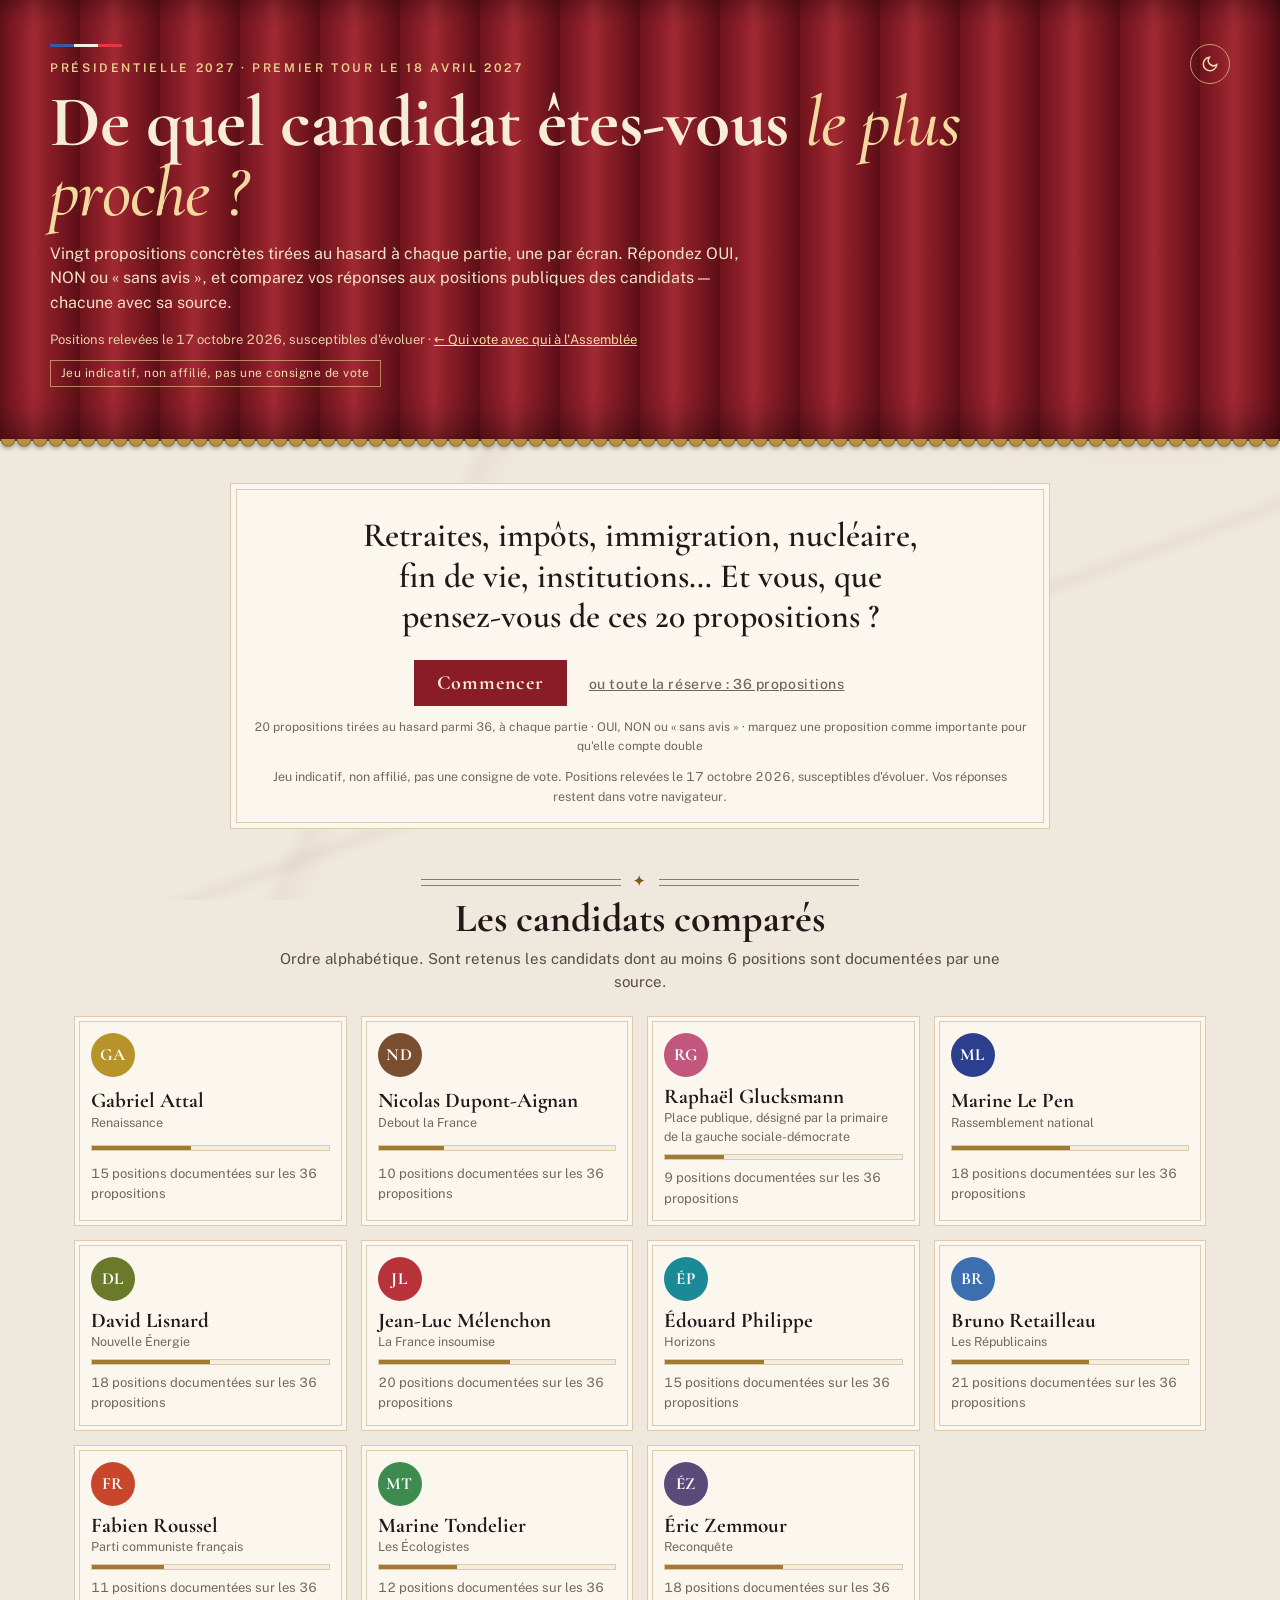
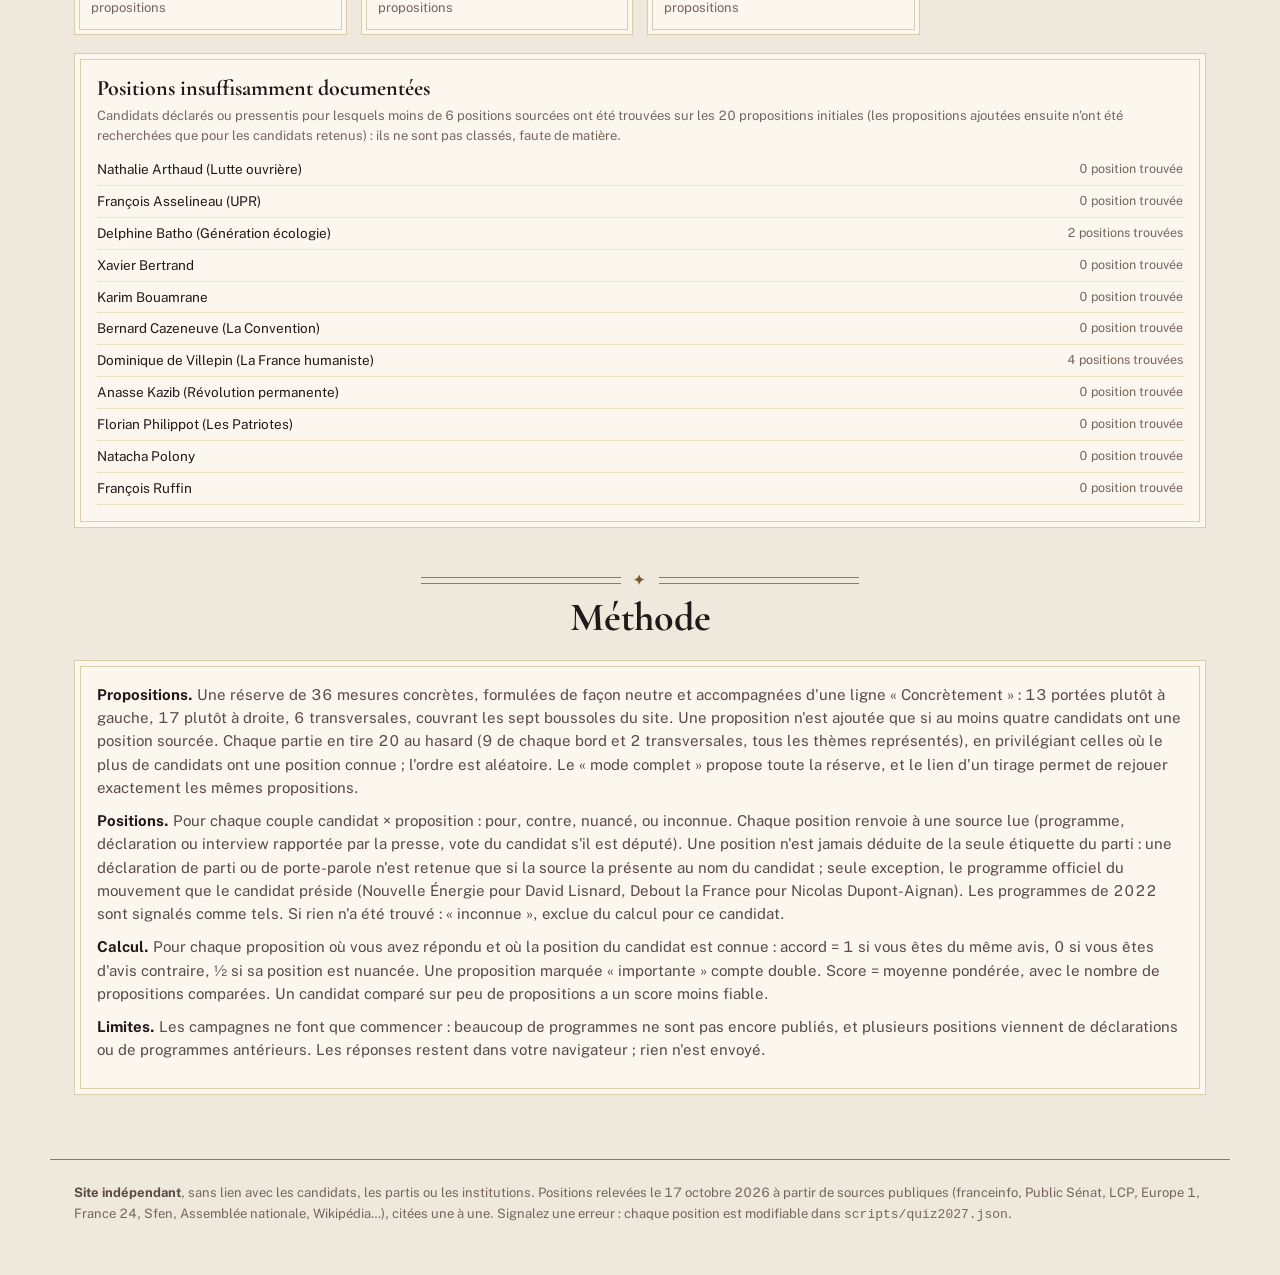
==== commit ea68f521: "Jeux v3 : 59 votes, 36 propositions 2027, questions clarifiées, dossiers législatifs dans fetch Co-A" ====
--- a/site/2027.html
+++ b/site/2027.html
@@ -8,7 +8,7 @@
 <link rel="preconnect" href="https://fonts.googleapis.com">
 <link rel="preconnect" href="https://fonts.gstatic.com" crossorigin>
 <link href="https://fonts.googleapis.com/css2?family=Cormorant+Garamond:ital,wght@0,500;0,600;0,700;1,500&family=Public+Sans:wght@400;500;600;700&display=swap" rel="stylesheet">
-<script src="data2027.js?v=58f278d4b8"></script>
+<script src="data2027.js?v=b48d7d7a40"></script>
 <style>
 /* Inspiré de l'hémicycle du Palais Bourbon : velours rouge, acajou, dorures, marbre. Site non officiel. */
 :root {
@@ -266,6 +266,9 @@
 .srcs a { color: var(--gold-ink); }
 .method p { margin: 0 0 10px; color: var(--ink-2); }
 .method b { color: var(--ink); }
+.concr { max-width: 680px; margin: -12px auto 16px; text-align: center; font-size: 14.5px; color: var(--ink-2); line-height: 1.45; }
+.concr b { color: var(--ink); }
+.ouimeans { text-align: center; font-size: 12px; color: var(--muted); margin: 8px 0 0; }
 .replay { text-align: center; margin-top: 18px; display: flex; flex-wrap: wrap; justify-content: center; gap: 10px; align-items: center; }
 .replay .note { flex-basis: 100%; }
 .game .gauge { grid-template-columns: 96px 1fr 60px; }
@@ -318,7 +321,7 @@
       <h2>Méthode</h2>
     </div>
     <div class="panel method">
-      <p><b>Propositions.</b> Une réserve de 28 mesures concrètes, formulées de façon neutre : 12 portées plutôt à gauche, 12 plutôt à droite, 4 transversales, couvrant les sept boussoles du site. Chaque partie en tire 20 au hasard (9 de chaque bord et 2 transversales, tous les thèmes représentés), en privilégiant celles où le plus de candidats ont une position connue ; l'ordre est aléatoire. Le « mode complet » propose toute la réserve, et le lien d'un tirage permet de rejouer exactement les mêmes propositions.</p>
+      <p><b>Propositions.</b> Une réserve de 36 mesures concrètes, formulées de façon neutre et accompagnées d'une ligne « Concrètement » : 13 portées plutôt à gauche, 17 plutôt à droite, 6 transversales, couvrant les sept boussoles du site. Une proposition n'est ajoutée que si au moins quatre candidats ont une position sourcée. Chaque partie en tire 20 au hasard (9 de chaque bord et 2 transversales, tous les thèmes représentés), en privilégiant celles où le plus de candidats ont une position connue ; l'ordre est aléatoire. Le « mode complet » propose toute la réserve, et le lien d'un tirage permet de rejouer exactement les mêmes propositions.</p>
       <p><b>Positions.</b> Pour chaque couple candidat × proposition : pour, contre, nuancé, ou inconnue. Chaque position renvoie à une source lue (programme, déclaration ou interview rapportée par la presse, vote du candidat s'il est député). Une position n'est jamais déduite de la seule étiquette du parti : une déclaration de parti ou de porte-parole n'est retenue que si la source la présente au nom du candidat ; seule exception, le programme officiel du mouvement que le candidat préside (Nouvelle Énergie pour David Lisnard, Debout la France pour Nicolas Dupont-Aignan). Les programmes de 2022 sont signalés comme tels. Si rien n'a été trouvé : « inconnue », exclue du calcul pour ce candidat.</p>
       <p><b>Calcul.</b> Pour chaque proposition où vous avez répondu et où la position du candidat est connue : accord = 1 si vous êtes du même avis, 0 si vous êtes d'avis contraire, ½ si sa position est nuancée. Une proposition marquée « importante » compte double. Score = moyenne pondérée, avec le nombre de propositions comparées. Un candidat comparé sur peu de propositions a un score moins fiable.</p>
       <p><b>Limites.</b> Les campagnes ne font que commencer : beaucoup de programmes ne sont pas encore publiés, et plusieurs positions viennent de déclarations ou de programmes antérieurs. Les réponses restent dans votre navigateur ; rien n'est envoyé.</p>
@@ -453,10 +456,11 @@
   const meta = el("div", "qmeta"); meta.append(el("span", null, `Proposition ${game.i + 1} sur ${NP}`), el("span", null, p.axis ? AXN[p.axis] : "Société et institutions"));
   const prog = el("div", "prog"), bar = el("div"); bar.style.width = (100 * game.i / NP) + "%"; prog.append(bar);
   card.append(meta, prog, el("div", "qtext", p.t));
+  if (p.c) { const conc = el("p", "concr"); conc.append(el("b", null, "Concrètement : "), document.createTextNode(p.c)); card.append(conc); }
   const row = el("div", "answers");
   [["OUI", 1, "yes"], ["NON", -1, "no"]].forEach(([l, v, c]) => { const b = el("button", "ans " + c + (game.ans[k] === v ? " chosen" : ""), l); b.onclick = () => answer(v); row.append(b); });
   const skip = el("button", "ans skip", "Sans avis"); skip.onclick = () => answer(0); row.append(skip);
-  card.append(row);
+  card.append(row, el("p", "ouimeans", "OUI = vous êtes favorable à cette proposition · NON = vous y êtes opposé"));
   const imp = el("label", "imp"); const cb = el("input"); cb.type = "checkbox"; cb.checked = !!game.imp[k]; cb.onchange = toggleImp;
   imp.append(cb, document.createTextNode(" Important pour moi (compte double)")); card.append(imp);
   const tools = el("div", "qtools");
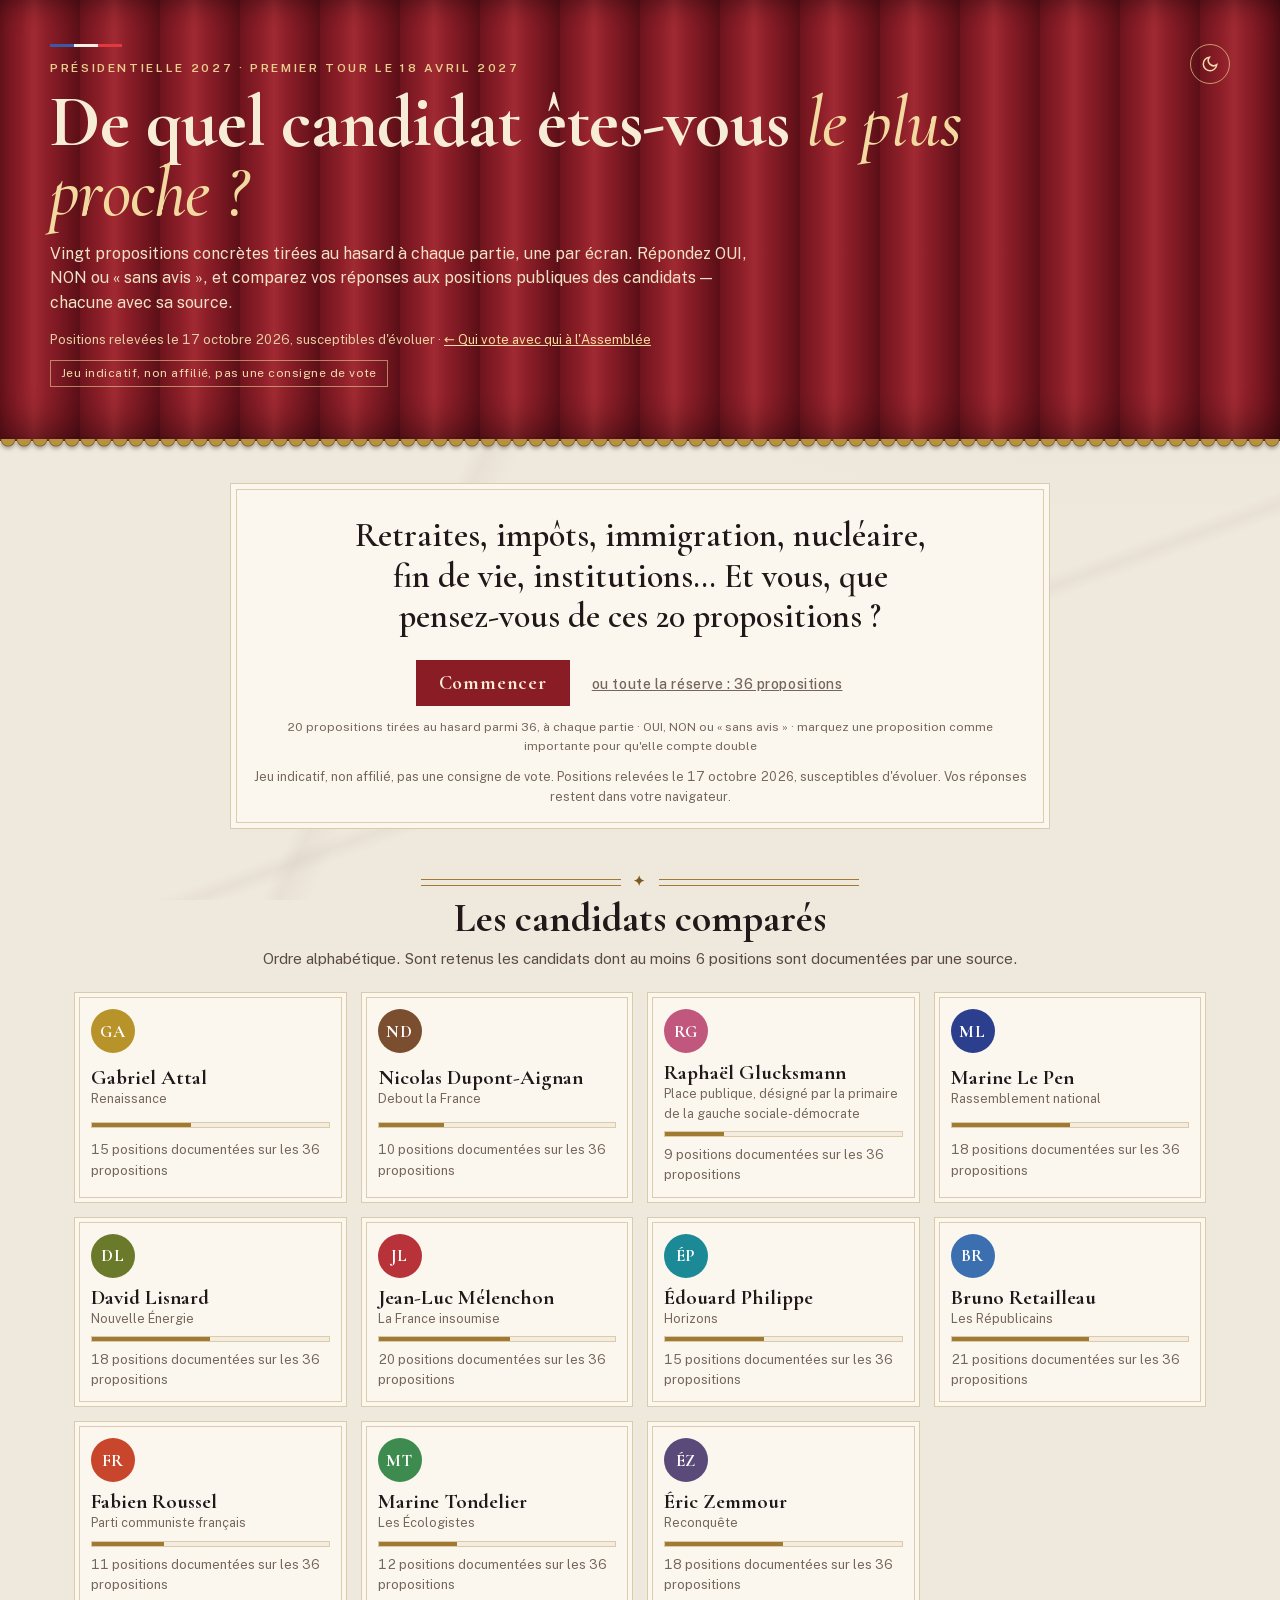
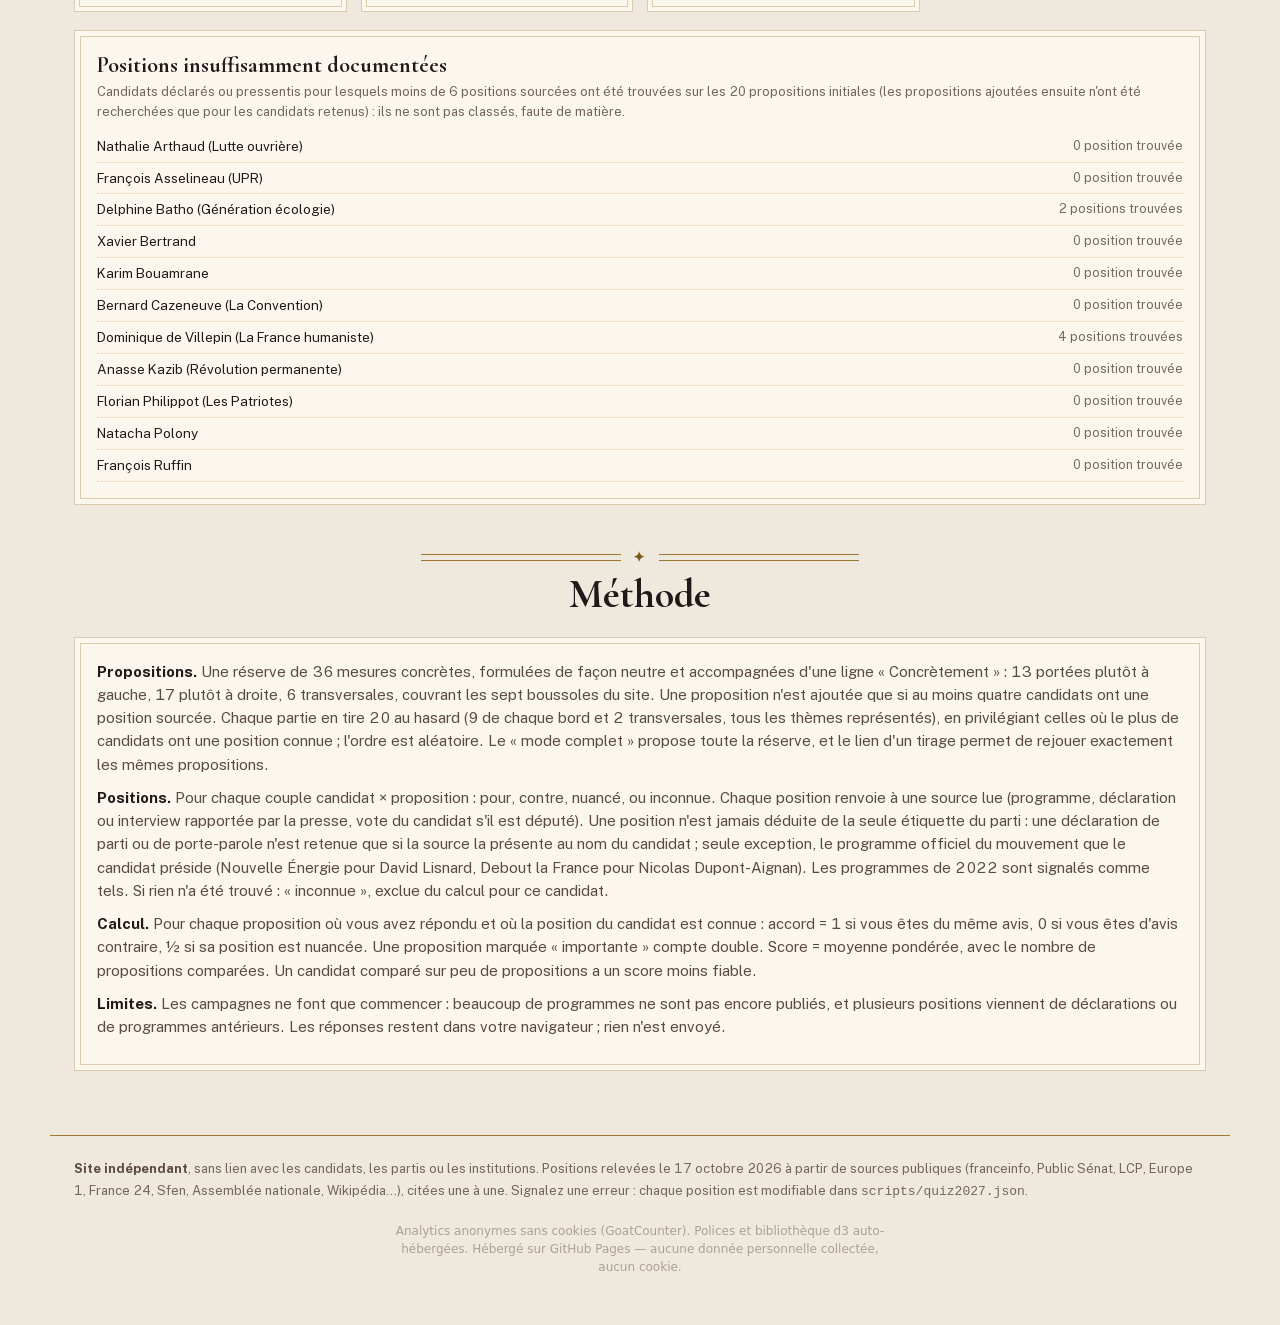
==== commit 6bb2b5a5: "RGPD: auto-hebergement des polices (+ lib d3) pour supprimer la fuite d IP vers Google/Cloudflare, +" ====
--- a/site/2027.html
+++ b/site/2027.html
@@ -5,9 +5,6 @@
 <meta name="viewport" content="width=device-width, initial-scale=1">
 <title>Présidentielle 2027 : le jeu</title>
 <link rel="icon" href="favicon.svg" type="image/svg+xml">
-<link rel="preconnect" href="https://fonts.googleapis.com">
-<link rel="preconnect" href="https://fonts.gstatic.com" crossorigin>
-<link href="https://fonts.googleapis.com/css2?family=Cormorant+Garamond:ital,wght@0,500;0,600;0,700;1,500&family=Public+Sans:wght@400;500;600;700&display=swap" rel="stylesheet">
 <script src="data2027.js?v=b48d7d7a40"></script>
 <style>
 /* Inspiré de l'hémicycle du Palais Bourbon : velours rouge, acajou, dorures, marbre. Site non officiel. */
@@ -278,6 +275,8 @@
   .plist2 li .pb { grid-column: 1 / -1; }
 }
 </style>
+<script data-goatcounter="https://ukraine-map.goatcounter.com/count" async src="https://gc.zgo.at/count.js"></script>
+  <link rel="stylesheet" href="fonts.css">
 </head>
 <body>
 <header class="drape">
@@ -331,6 +330,7 @@
 
 <footer>
   <b>Site indépendant</b>, sans lien avec les candidats, les partis ou les institutions. Positions relevées le <span id="collected2"></span> à partir de sources publiques (franceinfo, Public Sénat, LCP, Europe 1, France 24, Sfen, Assemblée nationale, Wikipédia…), citées une à une. Signalez une erreur&nbsp;: chaque position est modifiable dans <code>scripts/quiz2027.json</code>.
+<p class="rgpd-note" style="font:400 12px/1.5 system-ui,-apple-system,sans-serif;opacity:.55;text-align:center;max-width:72ch;margin:1.25rem auto 0;padding:0 1rem">Analytics anonymes sans cookies (GoatCounter). Polices et bibliothèque d3 auto-hébergées. Hébergé sur GitHub Pages — aucune donnée personnelle collectée, aucun cookie.</p>
 </footer>
 <div class="tip" id="tip" role="tooltip"></div>
 
--- a/site/fonts.css
+++ b/site/fonts.css
@@ -0,0 +1,289 @@
+/* Polices auto-hébergées (RGPD: aucune requête vers Google). Source: https://fonts.googleapis.com/css2?family=Cormorant+Garamond:ital,wght@0,500;0,600;0,700;1,500&family=Public+Sans:wght@400;500;600;700&display=swap */
+/* cyrillic-ext */
+@font-face {
+  font-family: 'Cormorant Garamond';
+  font-style: italic;
+  font-weight: 500;
+  font-display: swap;
+  src: url(fonts/co3smX5slCNuHLi8bLeY9MK7whWMhyjYrGFEsdtdc62E6zd5wDD-hdM8A_6pUKz9ugk-9e09c4.woff2) format('woff2');
+  unicode-range: U+0460-052F, U+1C80-1C8A, U+20B4, U+2DE0-2DFF, U+A640-A69F, U+FE2E-FE2F;
+}
+/* cyrillic */
+@font-face {
+  font-family: 'Cormorant Garamond';
+  font-style: italic;
+  font-weight: 500;
+  font-display: swap;
+  src: url(fonts/co3smX5slCNuHLi8bLeY9MK7whWMhyjYrGFEsdtdc62E6zd5wDD-jNM8A_6pUKz9ugk-1fb699.woff2) format('woff2');
+  unicode-range: U+0301, U+0400-045F, U+0490-0491, U+04B0-04B1, U+2116;
+}
+/* vietnamese */
+@font-face {
+  font-family: 'Cormorant Garamond';
+  font-style: italic;
+  font-weight: 500;
+  font-display: swap;
+  src: url(fonts/co3smX5slCNuHLi8bLeY9MK7whWMhyjYrGFEsdtdc62E6zd5wDD-h9M8A_6pUKz9ugk-8f8826.woff2) format('woff2');
+  unicode-range: U+0102-0103, U+0110-0111, U+0128-0129, U+0168-0169, U+01A0-01A1, U+01AF-01B0, U+0300-0301, U+0303-0304, U+0308-0309, U+0323, U+0329, U+1EA0-1EF9, U+20AB;
+}
+/* latin-ext */
+@font-face {
+  font-family: 'Cormorant Garamond';
+  font-style: italic;
+  font-weight: 500;
+  font-display: swap;
+  src: url(fonts/co3smX5slCNuHLi8bLeY9MK7whWMhyjYrGFEsdtdc62E6zd5wDD-htM8A_6pUKz9ugk-1b9087.woff2) format('woff2');
+  unicode-range: U+0100-02BA, U+02BD-02C5, U+02C7-02CC, U+02CE-02D7, U+02DD-02FF, U+0304, U+0308, U+0329, U+1D00-1DBF, U+1E00-1E9F, U+1EF2-1EFF, U+2020, U+20A0-20AB, U+20AD-20C4, U+2113, U+2C60-2C7F, U+A720-A7FF;
+}
+/* latin */
+@font-face {
+  font-family: 'Cormorant Garamond';
+  font-style: italic;
+  font-weight: 500;
+  font-display: swap;
+  src: url(fonts/co3smX5slCNuHLi8bLeY9MK7whWMhyjYrGFEsdtdc62E6zd5wDD-iNM8A_6pUKz9-39cad6.woff2) format('woff2');
+  unicode-range: U+0000-00FF, U+0131, U+0152-0153, U+02BB-02BC, U+02C6, U+02DA, U+02DC, U+0304, U+0308, U+0329, U+2000-206F, U+20AC, U+2122, U+2191, U+2193, U+2212, U+2215, U+FEFF, U+FFFD;
+}
+/* cyrillic-ext */
+@font-face {
+  font-family: 'Cormorant Garamond';
+  font-style: normal;
+  font-weight: 500;
+  font-display: swap;
+  src: url(fonts/co3bmX5slCNuHLi8bLeY9MK7whWMhyjYpHtKky2F7i6C-dd44b6.woff2) format('woff2');
+  unicode-range: U+0460-052F, U+1C80-1C8A, U+20B4, U+2DE0-2DFF, U+A640-A69F, U+FE2E-FE2F;
+}
+/* cyrillic */
+@font-face {
+  font-family: 'Cormorant Garamond';
+  font-style: normal;
+  font-weight: 500;
+  font-display: swap;
+  src: url(fonts/co3bmX5slCNuHLi8bLeY9MK7whWMhyjYrXtKky2F7i6C-44d82a.woff2) format('woff2');
+  unicode-range: U+0301, U+0400-045F, U+0490-0491, U+04B0-04B1, U+2116;
+}
+/* vietnamese */
+@font-face {
+  font-family: 'Cormorant Garamond';
+  font-style: normal;
+  font-weight: 500;
+  font-display: swap;
+  src: url(fonts/co3bmX5slCNuHLi8bLeY9MK7whWMhyjYpntKky2F7i6C-7f5a19.woff2) format('woff2');
+  unicode-range: U+0102-0103, U+0110-0111, U+0128-0129, U+0168-0169, U+01A0-01A1, U+01AF-01B0, U+0300-0301, U+0303-0304, U+0308-0309, U+0323, U+0329, U+1EA0-1EF9, U+20AB;
+}
+/* latin-ext */
+@font-face {
+  font-family: 'Cormorant Garamond';
+  font-style: normal;
+  font-weight: 500;
+  font-display: swap;
+  src: url(fonts/co3bmX5slCNuHLi8bLeY9MK7whWMhyjYp3tKky2F7i6C-211149.woff2) format('woff2');
+  unicode-range: U+0100-02BA, U+02BD-02C5, U+02C7-02CC, U+02CE-02D7, U+02DD-02FF, U+0304, U+0308, U+0329, U+1D00-1DBF, U+1E00-1E9F, U+1EF2-1EFF, U+2020, U+20A0-20AB, U+20AD-20C4, U+2113, U+2C60-2C7F, U+A720-A7FF;
+}
+/* latin */
+@font-face {
+  font-family: 'Cormorant Garamond';
+  font-style: normal;
+  font-weight: 500;
+  font-display: swap;
+  src: url(fonts/co3bmX5slCNuHLi8bLeY9MK7whWMhyjYqXtKky2F7g-e99b45.woff2) format('woff2');
+  unicode-range: U+0000-00FF, U+0131, U+0152-0153, U+02BB-02BC, U+02C6, U+02DA, U+02DC, U+0304, U+0308, U+0329, U+2000-206F, U+20AC, U+2122, U+2191, U+2193, U+2212, U+2215, U+FEFF, U+FFFD;
+}
+/* cyrillic-ext */
+@font-face {
+  font-family: 'Cormorant Garamond';
+  font-style: normal;
+  font-weight: 600;
+  font-display: swap;
+  src: url(fonts/co3bmX5slCNuHLi8bLeY9MK7whWMhyjYpHtKky2F7i6C-dd44b6.woff2) format('woff2');
+  unicode-range: U+0460-052F, U+1C80-1C8A, U+20B4, U+2DE0-2DFF, U+A640-A69F, U+FE2E-FE2F;
+}
+/* cyrillic */
+@font-face {
+  font-family: 'Cormorant Garamond';
+  font-style: normal;
+  font-weight: 600;
+  font-display: swap;
+  src: url(fonts/co3bmX5slCNuHLi8bLeY9MK7whWMhyjYrXtKky2F7i6C-44d82a.woff2) format('woff2');
+  unicode-range: U+0301, U+0400-045F, U+0490-0491, U+04B0-04B1, U+2116;
+}
+/* vietnamese */
+@font-face {
+  font-family: 'Cormorant Garamond';
+  font-style: normal;
+  font-weight: 600;
+  font-display: swap;
+  src: url(fonts/co3bmX5slCNuHLi8bLeY9MK7whWMhyjYpntKky2F7i6C-7f5a19.woff2) format('woff2');
+  unicode-range: U+0102-0103, U+0110-0111, U+0128-0129, U+0168-0169, U+01A0-01A1, U+01AF-01B0, U+0300-0301, U+0303-0304, U+0308-0309, U+0323, U+0329, U+1EA0-1EF9, U+20AB;
+}
+/* latin-ext */
+@font-face {
+  font-family: 'Cormorant Garamond';
+  font-style: normal;
+  font-weight: 600;
+  font-display: swap;
+  src: url(fonts/co3bmX5slCNuHLi8bLeY9MK7whWMhyjYp3tKky2F7i6C-211149.woff2) format('woff2');
+  unicode-range: U+0100-02BA, U+02BD-02C5, U+02C7-02CC, U+02CE-02D7, U+02DD-02FF, U+0304, U+0308, U+0329, U+1D00-1DBF, U+1E00-1E9F, U+1EF2-1EFF, U+2020, U+20A0-20AB, U+20AD-20C4, U+2113, U+2C60-2C7F, U+A720-A7FF;
+}
+/* latin */
+@font-face {
+  font-family: 'Cormorant Garamond';
+  font-style: normal;
+  font-weight: 600;
+  font-display: swap;
+  src: url(fonts/co3bmX5slCNuHLi8bLeY9MK7whWMhyjYqXtKky2F7g-e99b45.woff2) format('woff2');
+  unicode-range: U+0000-00FF, U+0131, U+0152-0153, U+02BB-02BC, U+02C6, U+02DA, U+02DC, U+0304, U+0308, U+0329, U+2000-206F, U+20AC, U+2122, U+2191, U+2193, U+2212, U+2215, U+FEFF, U+FFFD;
+}
+/* cyrillic-ext */
+@font-face {
+  font-family: 'Cormorant Garamond';
+  font-style: normal;
+  font-weight: 700;
+  font-display: swap;
+  src: url(fonts/co3bmX5slCNuHLi8bLeY9MK7whWMhyjYpHtKky2F7i6C-dd44b6.woff2) format('woff2');
+  unicode-range: U+0460-052F, U+1C80-1C8A, U+20B4, U+2DE0-2DFF, U+A640-A69F, U+FE2E-FE2F;
+}
+/* cyrillic */
+@font-face {
+  font-family: 'Cormorant Garamond';
+  font-style: normal;
+  font-weight: 700;
+  font-display: swap;
+  src: url(fonts/co3bmX5slCNuHLi8bLeY9MK7whWMhyjYrXtKky2F7i6C-44d82a.woff2) format('woff2');
+  unicode-range: U+0301, U+0400-045F, U+0490-0491, U+04B0-04B1, U+2116;
+}
+/* vietnamese */
+@font-face {
+  font-family: 'Cormorant Garamond';
+  font-style: normal;
+  font-weight: 700;
+  font-display: swap;
+  src: url(fonts/co3bmX5slCNuHLi8bLeY9MK7whWMhyjYpntKky2F7i6C-7f5a19.woff2) format('woff2');
+  unicode-range: U+0102-0103, U+0110-0111, U+0128-0129, U+0168-0169, U+01A0-01A1, U+01AF-01B0, U+0300-0301, U+0303-0304, U+0308-0309, U+0323, U+0329, U+1EA0-1EF9, U+20AB;
+}
+/* latin-ext */
+@font-face {
+  font-family: 'Cormorant Garamond';
+  font-style: normal;
+  font-weight: 700;
+  font-display: swap;
+  src: url(fonts/co3bmX5slCNuHLi8bLeY9MK7whWMhyjYp3tKky2F7i6C-211149.woff2) format('woff2');
+  unicode-range: U+0100-02BA, U+02BD-02C5, U+02C7-02CC, U+02CE-02D7, U+02DD-02FF, U+0304, U+0308, U+0329, U+1D00-1DBF, U+1E00-1E9F, U+1EF2-1EFF, U+2020, U+20A0-20AB, U+20AD-20C4, U+2113, U+2C60-2C7F, U+A720-A7FF;
+}
+/* latin */
+@font-face {
+  font-family: 'Cormorant Garamond';
+  font-style: normal;
+  font-weight: 700;
+  font-display: swap;
+  src: url(fonts/co3bmX5slCNuHLi8bLeY9MK7whWMhyjYqXtKky2F7g-e99b45.woff2) format('woff2');
+  unicode-range: U+0000-00FF, U+0131, U+0152-0153, U+02BB-02BC, U+02C6, U+02DA, U+02DC, U+0304, U+0308, U+0329, U+2000-206F, U+20AC, U+2122, U+2191, U+2193, U+2212, U+2215, U+FEFF, U+FFFD;
+}
+/* vietnamese */
+@font-face {
+  font-family: 'Public Sans';
+  font-style: normal;
+  font-weight: 400;
+  font-display: swap;
+  src: url(fonts/ijwRs572Xtc6ZYQws9YVwnNJfJ7QwOk1Fig-2090ae.woff2) format('woff2');
+  unicode-range: U+0102-0103, U+0110-0111, U+0128-0129, U+0168-0169, U+01A0-01A1, U+01AF-01B0, U+0300-0301, U+0303-0304, U+0308-0309, U+0323, U+0329, U+1EA0-1EF9, U+20AB;
+}
+/* latin-ext */
+@font-face {
+  font-family: 'Public Sans';
+  font-style: normal;
+  font-weight: 400;
+  font-display: swap;
+  src: url(fonts/ijwRs572Xtc6ZYQws9YVwnNIfJ7QwOk1Fig-da9f89.woff2) format('woff2');
+  unicode-range: U+0100-02BA, U+02BD-02C5, U+02C7-02CC, U+02CE-02D7, U+02DD-02FF, U+0304, U+0308, U+0329, U+1D00-1DBF, U+1E00-1E9F, U+1EF2-1EFF, U+2020, U+20A0-20AB, U+20AD-20C4, U+2113, U+2C60-2C7F, U+A720-A7FF;
+}
+/* latin */
+@font-face {
+  font-family: 'Public Sans';
+  font-style: normal;
+  font-weight: 400;
+  font-display: swap;
+  src: url(fonts/ijwRs572Xtc6ZYQws9YVwnNGfJ7QwOk1-f63147.woff2) format('woff2');
+  unicode-range: U+0000-00FF, U+0131, U+0152-0153, U+02BB-02BC, U+02C6, U+02DA, U+02DC, U+0304, U+0308, U+0329, U+2000-206F, U+20AC, U+2122, U+2191, U+2193, U+2212, U+2215, U+FEFF, U+FFFD;
+}
+/* vietnamese */
+@font-face {
+  font-family: 'Public Sans';
+  font-style: normal;
+  font-weight: 500;
+  font-display: swap;
+  src: url(fonts/ijwRs572Xtc6ZYQws9YVwnNJfJ7QwOk1Fig-2090ae.woff2) format('woff2');
+  unicode-range: U+0102-0103, U+0110-0111, U+0128-0129, U+0168-0169, U+01A0-01A1, U+01AF-01B0, U+0300-0301, U+0303-0304, U+0308-0309, U+0323, U+0329, U+1EA0-1EF9, U+20AB;
+}
+/* latin-ext */
+@font-face {
+  font-family: 'Public Sans';
+  font-style: normal;
+  font-weight: 500;
+  font-display: swap;
+  src: url(fonts/ijwRs572Xtc6ZYQws9YVwnNIfJ7QwOk1Fig-da9f89.woff2) format('woff2');
+  unicode-range: U+0100-02BA, U+02BD-02C5, U+02C7-02CC, U+02CE-02D7, U+02DD-02FF, U+0304, U+0308, U+0329, U+1D00-1DBF, U+1E00-1E9F, U+1EF2-1EFF, U+2020, U+20A0-20AB, U+20AD-20C4, U+2113, U+2C60-2C7F, U+A720-A7FF;
+}
+/* latin */
+@font-face {
+  font-family: 'Public Sans';
+  font-style: normal;
+  font-weight: 500;
+  font-display: swap;
+  src: url(fonts/ijwRs572Xtc6ZYQws9YVwnNGfJ7QwOk1-f63147.woff2) format('woff2');
+  unicode-range: U+0000-00FF, U+0131, U+0152-0153, U+02BB-02BC, U+02C6, U+02DA, U+02DC, U+0304, U+0308, U+0329, U+2000-206F, U+20AC, U+2122, U+2191, U+2193, U+2212, U+2215, U+FEFF, U+FFFD;
+}
+/* vietnamese */
+@font-face {
+  font-family: 'Public Sans';
+  font-style: normal;
+  font-weight: 600;
+  font-display: swap;
+  src: url(fonts/ijwRs572Xtc6ZYQws9YVwnNJfJ7QwOk1Fig-2090ae.woff2) format('woff2');
+  unicode-range: U+0102-0103, U+0110-0111, U+0128-0129, U+0168-0169, U+01A0-01A1, U+01AF-01B0, U+0300-0301, U+0303-0304, U+0308-0309, U+0323, U+0329, U+1EA0-1EF9, U+20AB;
+}
+/* latin-ext */
+@font-face {
+  font-family: 'Public Sans';
+  font-style: normal;
+  font-weight: 600;
+  font-display: swap;
+  src: url(fonts/ijwRs572Xtc6ZYQws9YVwnNIfJ7QwOk1Fig-da9f89.woff2) format('woff2');
+  unicode-range: U+0100-02BA, U+02BD-02C5, U+02C7-02CC, U+02CE-02D7, U+02DD-02FF, U+0304, U+0308, U+0329, U+1D00-1DBF, U+1E00-1E9F, U+1EF2-1EFF, U+2020, U+20A0-20AB, U+20AD-20C4, U+2113, U+2C60-2C7F, U+A720-A7FF;
+}
+/* latin */
+@font-face {
+  font-family: 'Public Sans';
+  font-style: normal;
+  font-weight: 600;
+  font-display: swap;
+  src: url(fonts/ijwRs572Xtc6ZYQws9YVwnNGfJ7QwOk1-f63147.woff2) format('woff2');
+  unicode-range: U+0000-00FF, U+0131, U+0152-0153, U+02BB-02BC, U+02C6, U+02DA, U+02DC, U+0304, U+0308, U+0329, U+2000-206F, U+20AC, U+2122, U+2191, U+2193, U+2212, U+2215, U+FEFF, U+FFFD;
+}
+/* vietnamese */
+@font-face {
+  font-family: 'Public Sans';
+  font-style: normal;
+  font-weight: 700;
+  font-display: swap;
+  src: url(fonts/ijwRs572Xtc6ZYQws9YVwnNJfJ7QwOk1Fig-2090ae.woff2) format('woff2');
+  unicode-range: U+0102-0103, U+0110-0111, U+0128-0129, U+0168-0169, U+01A0-01A1, U+01AF-01B0, U+0300-0301, U+0303-0304, U+0308-0309, U+0323, U+0329, U+1EA0-1EF9, U+20AB;
+}
+/* latin-ext */
+@font-face {
+  font-family: 'Public Sans';
+  font-style: normal;
+  font-weight: 700;
+  font-display: swap;
+  src: url(fonts/ijwRs572Xtc6ZYQws9YVwnNIfJ7QwOk1Fig-da9f89.woff2) format('woff2');
+  unicode-range: U+0100-02BA, U+02BD-02C5, U+02C7-02CC, U+02CE-02D7, U+02DD-02FF, U+0304, U+0308, U+0329, U+1D00-1DBF, U+1E00-1E9F, U+1EF2-1EFF, U+2020, U+20A0-20AB, U+20AD-20C4, U+2113, U+2C60-2C7F, U+A720-A7FF;
+}
+/* latin */
+@font-face {
+  font-family: 'Public Sans';
+  font-style: normal;
+  font-weight: 700;
+  font-display: swap;
+  src: url(fonts/ijwRs572Xtc6ZYQws9YVwnNGfJ7QwOk1-f63147.woff2) format('woff2');
+  unicode-range: U+0000-00FF, U+0131, U+0152-0153, U+02BB-02BC, U+02C6, U+02DA, U+02DC, U+0304, U+0308, U+0329, U+2000-206F, U+20AC, U+2122, U+2191, U+2193, U+2212, U+2215, U+FEFF, U+FFFD;
+}
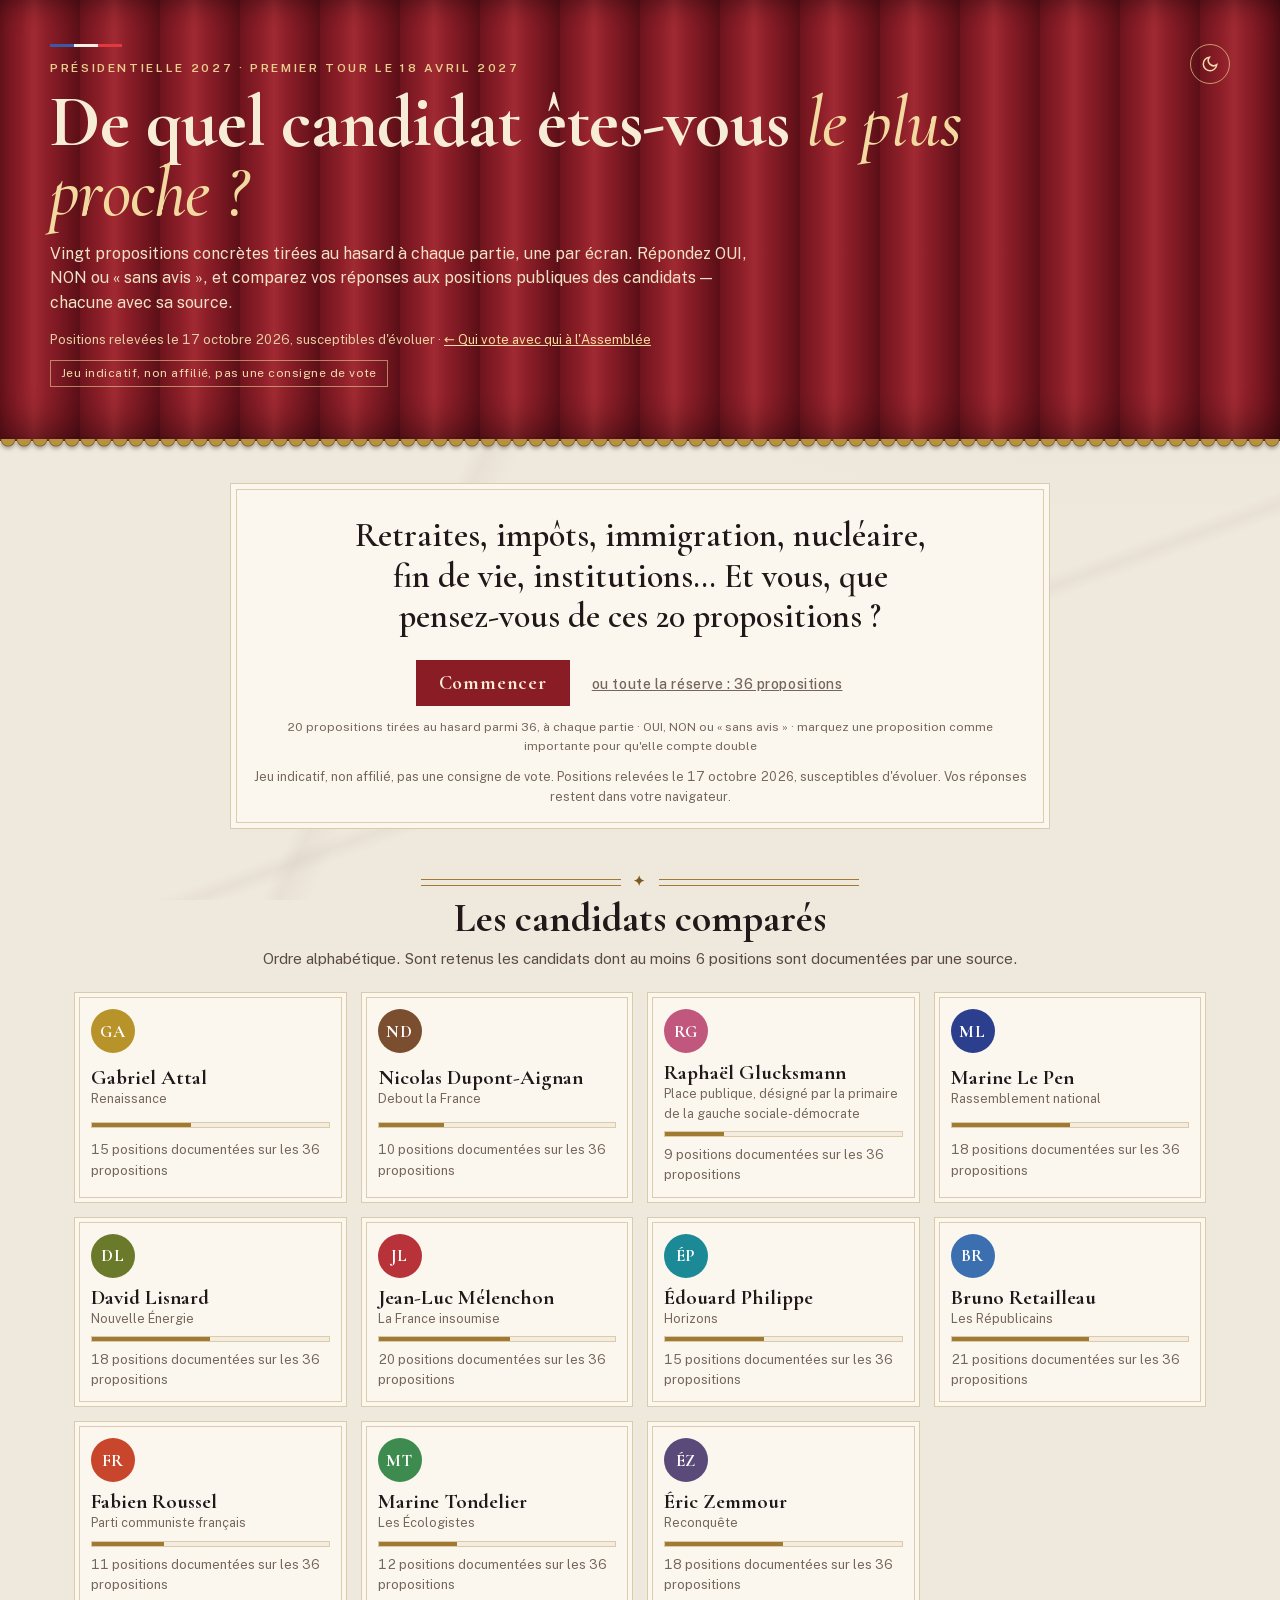
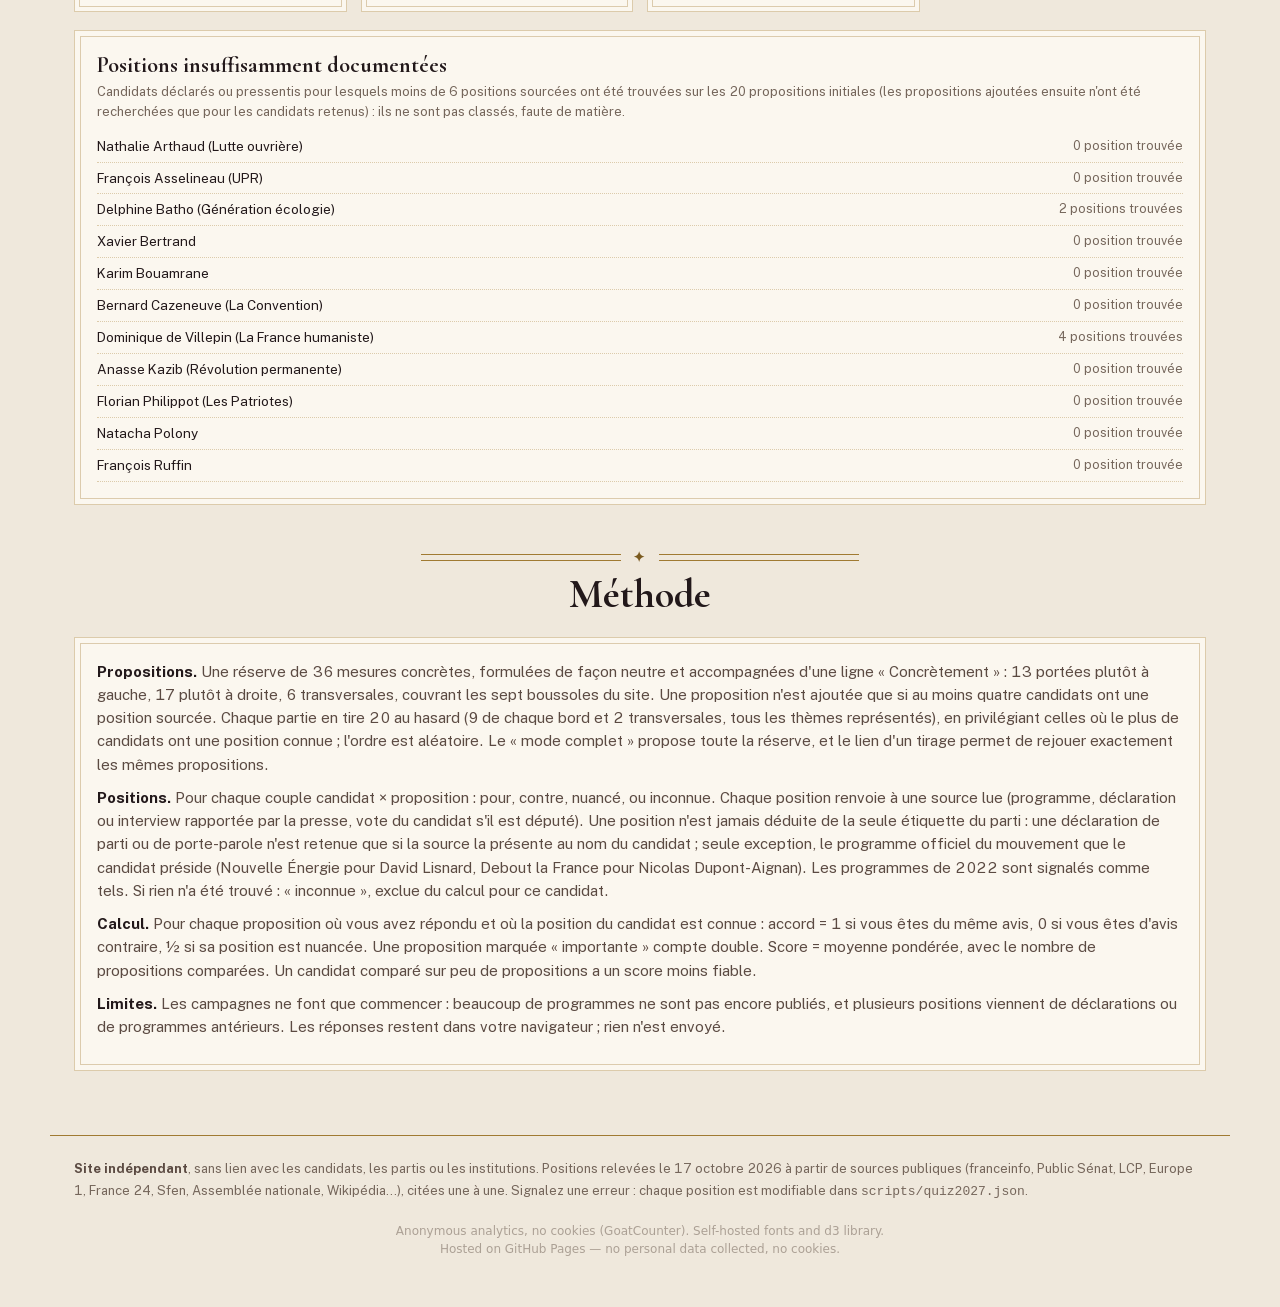
==== commit 2c22eab9: "RGPD: mention de confidentialite bilingue (EN/FR selon la langue du navigateur, fallback FR sans JS)" ====
--- a/site/2027.html
+++ b/site/2027.html
@@ -330,7 +330,7 @@
 
 <footer>
   <b>Site indépendant</b>, sans lien avec les candidats, les partis ou les institutions. Positions relevées le <span id="collected2"></span> à partir de sources publiques (franceinfo, Public Sénat, LCP, Europe 1, France 24, Sfen, Assemblée nationale, Wikipédia…), citées une à une. Signalez une erreur&nbsp;: chaque position est modifiable dans <code>scripts/quiz2027.json</code>.
-<p class="rgpd-note" style="font:400 12px/1.5 system-ui,-apple-system,sans-serif;opacity:.55;text-align:center;max-width:72ch;margin:1.25rem auto 0;padding:0 1rem">Analytics anonymes sans cookies (GoatCounter). Polices et bibliothèque d3 auto-hébergées. Hébergé sur GitHub Pages — aucune donnée personnelle collectée, aucun cookie.</p>
+<p class="rgpd-note" style="font:400 12px/1.5 system-ui,-apple-system,sans-serif;opacity:.55;text-align:center;max-width:72ch;margin:1.25rem auto 0;padding:0 1rem" data-fr="Analytics anonymes sans cookies (GoatCounter). Polices et bibliothèque d3 auto-hébergées. Hébergé sur GitHub Pages — aucune donnée personnelle collectée, aucun cookie." data-en="Anonymous analytics, no cookies (GoatCounter). Self-hosted fonts and d3 library. Hosted on GitHub Pages — no personal data collected, no cookies.">Analytics anonymes sans cookies (GoatCounter). Polices et bibliothèque d3 auto-hébergées. Hébergé sur GitHub Pages — aucune donnée personnelle collectée, aucun cookie.</p>
 </footer>
 <div class="tip" id="tip" role="tooltip"></div>
 
@@ -536,5 +536,6 @@
 renderCards(); render();
 </script>
 
+<script id="rgpd-lang">document.querySelectorAll(".rgpd-note").forEach(function(n){try{var en=(navigator.language||navigator.userLanguage||"").slice(0,2).toLowerCase()==="en";var v=n.getAttribute(en?"data-en":"data-fr");if(v)n.textContent=v;}catch(e){}});</script>
 </body>
 </html>
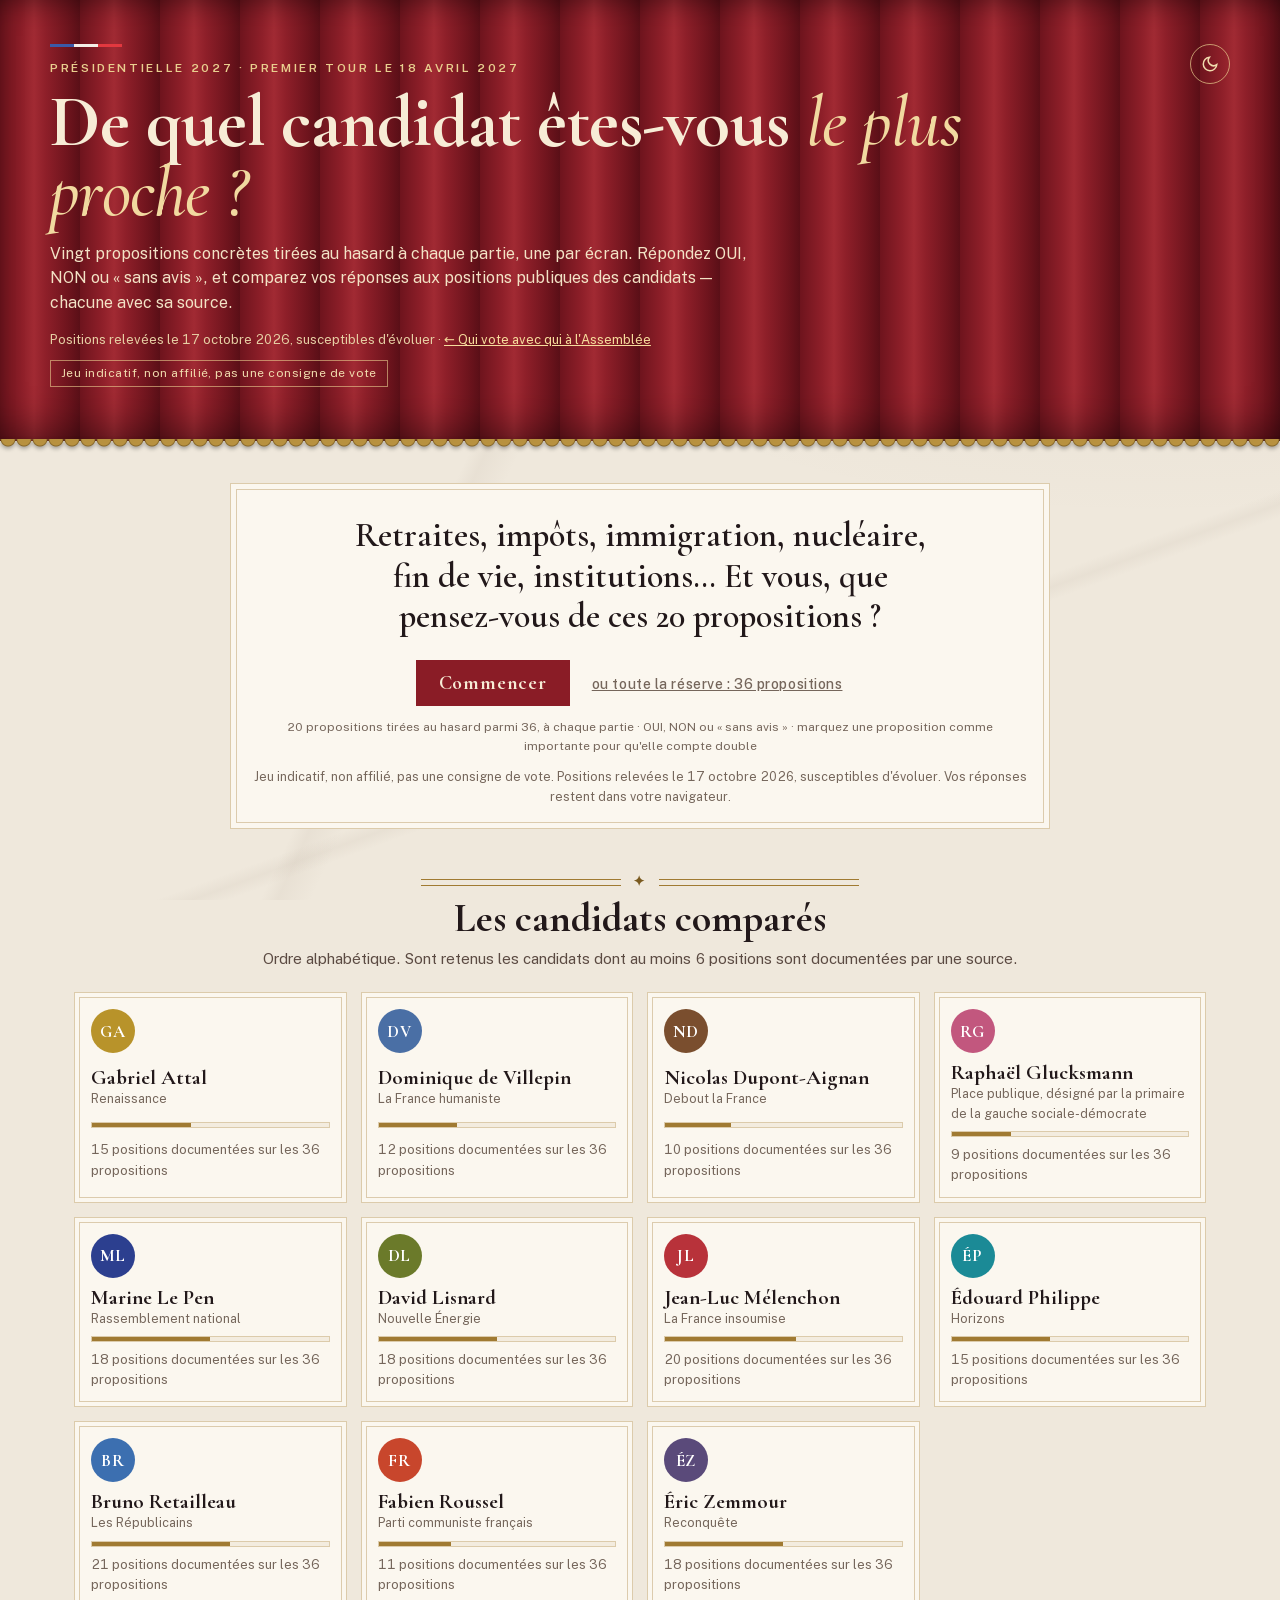
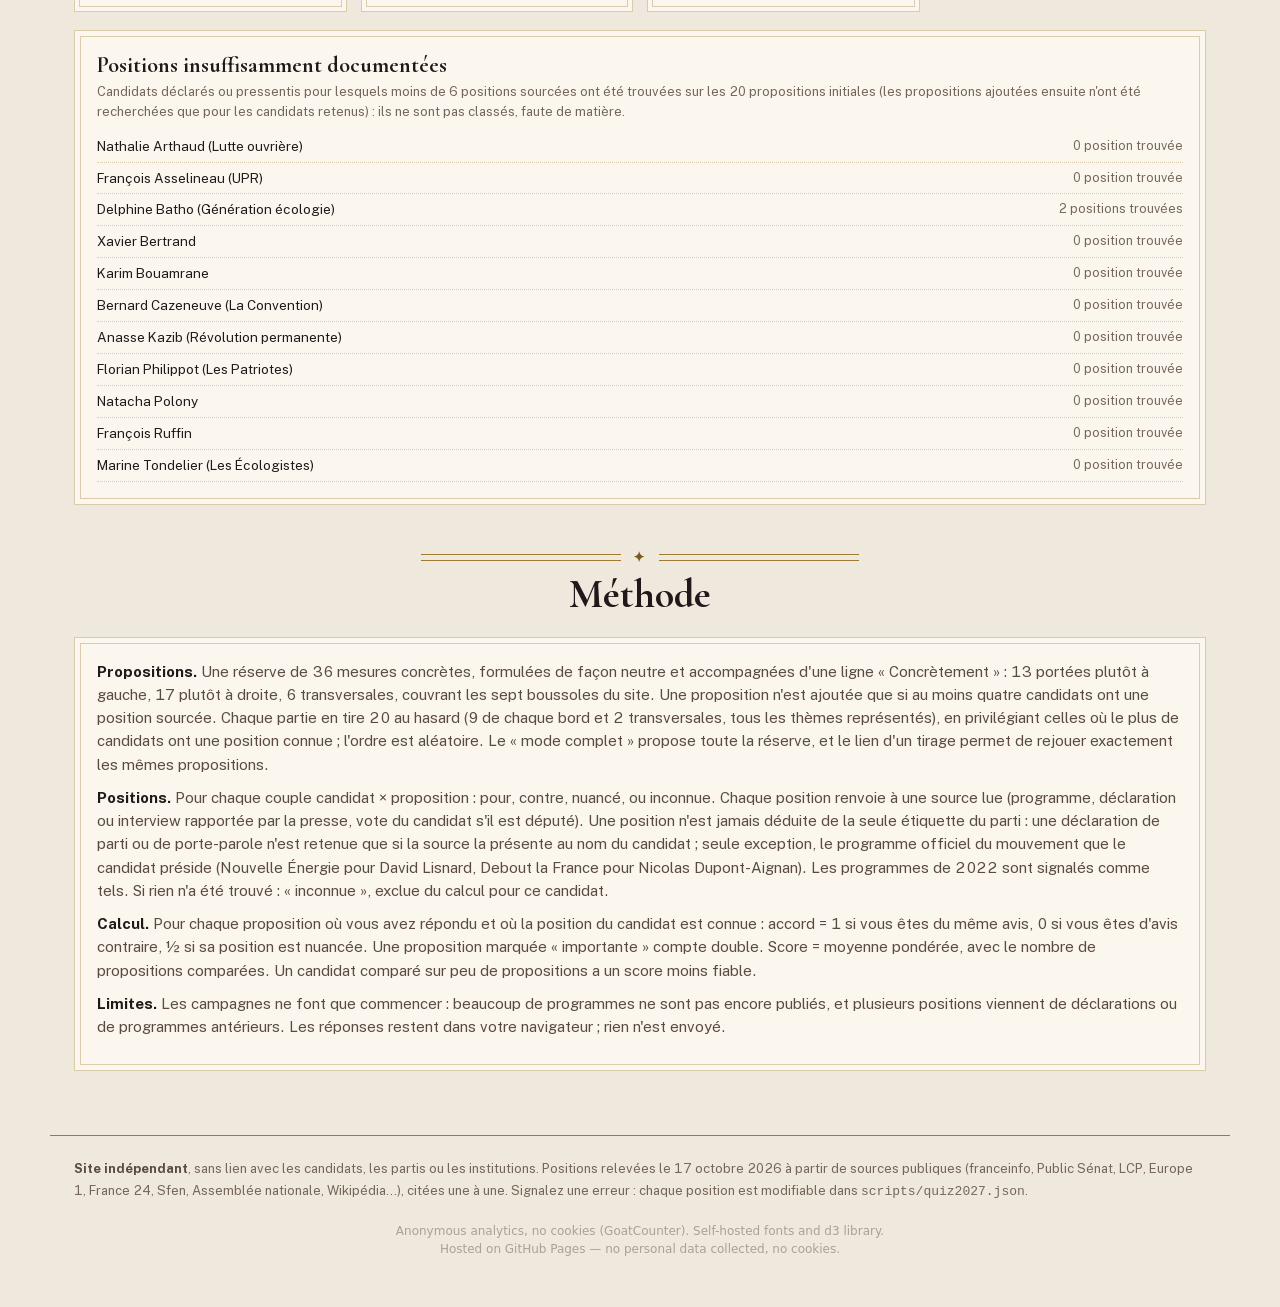
==== commit 8fe1cadf: "Jeu 2027 : Dominique de Villepin entre (12 positions sourcées), Marine Tondelier sort Positions de V" ====
--- a/site/2027.html
+++ b/site/2027.html
@@ -5,7 +5,7 @@
 <meta name="viewport" content="width=device-width, initial-scale=1">
 <title>Présidentielle 2027 : le jeu</title>
 <link rel="icon" href="favicon.svg" type="image/svg+xml">
-<script src="data2027.js?v=b48d7d7a40"></script>
+<script src="data2027.js?v=afc2c972cf"></script>
 <style>
 /* Inspiré de l'hémicycle du Palais Bourbon : velours rouge, acajou, dorures, marbre. Site non officiel. */
 :root {
@@ -274,6 +274,11 @@
   .plist2 li { grid-template-columns: 70px 1fr 20px; }
   .plist2 li .pb { grid-column: 1 / -1; }
 }
+.sharecard { display: flex; flex-wrap: wrap; gap: 14px 20px; align-items: center; justify-content: center; margin: 0 auto 20px; max-width: 620px; }
+.sharecard img { width: 160px; height: 160px; border-radius: 10px; box-shadow: 0 6px 20px -10px rgba(0,30,80,.5); background: #001d46; }
+.sharecard > div { flex: 1 1 220px; }
+.sharecard .sharebtns { display: flex; flex-wrap: wrap; gap: 8px 14px; align-items: center; }
+.sharecard .note { margin-top: 6px; }
 </style>
 <script data-goatcounter="https://ukraine-map.goatcounter.com/count" async src="https://gc.zgo.at/count.js"></script>
   <link rel="stylesheet" href="fonts.css">
@@ -487,12 +492,59 @@
   cell.s.forEach((sk, i) => { const s = SRC[sk]; const a = el("a", null, `${s.o}, ${fmtD(s.d)}`); a.href = s.u; a.target = "_blank"; a.rel = "noopener"; a.title = s.ty; if (i) box.append(document.createTextNode(" · ")); box.append(a); });
   return box;
 }
+/* ---------- Carte de résultat partageable : dessinée dans le navigateur (canvas → PNG), rien n'est envoyé ---------- */
+async function drawCard(o) {
+  try { await Promise.all(['700 96px "Cormorant Garamond"', 'italic 500 60px "Cormorant Garamond"', '600 28px "Public Sans"', '400 28px "Public Sans"'].map(f => document.fonts.load(f))); } catch (e) {}
+  const W = 1080, H = 1080, cv = document.createElement("canvas"); cv.width = W; cv.height = H;
+  const x = cv.getContext("2d"), M = 90, SERIF = '"Cormorant Garamond", Georgia, serif', SANS = '"Public Sans", sans-serif';
+  const bg = x.createLinearGradient(0, 0, 0, H); bg.addColorStop(0, "#002b60"); bg.addColorStop(1, "#001d46"); x.fillStyle = bg; x.fillRect(0, 0, W, H);
+  ["#0b3aa0", "#f4f1ea", "#e1000f"].forEach((c, i) => { x.fillStyle = c; x.fillRect(i * W / 3, H - 18, W / 3 + 1, 18); });
+  x.fillStyle = "#9fb7e6"; x.font = `600 28px ${SANS}`; x.fillText(o.eyebrow.toUpperCase(), M, 140);
+  x.fillStyle = "#cfe0ff"; x.font = `italic 500 66px ${SERIF}`; x.fillText(o.kicker, M, 290);
+  // Nom : retour à la ligne, police réduite au-delà de 3 lignes
+  const wrap = size => { x.font = `700 ${size}px ${SERIF}`; const lines = []; let cur = "";
+    o.name.split(/\s+/).forEach(w => { const t = cur ? cur + " " + w : w; if (x.measureText(t).width > W - 2 * M - 40 && cur) { lines.push(cur); cur = w; } else cur = t; });
+    if (cur) lines.push(cur); return lines; };
+  let size = 104, lines = wrap(size); while (lines.length > 3 && size > 56) { size -= 8; lines = wrap(size); }
+  const lh = size * 1.02, y0 = 290 + size * 1.15;
+  x.fillStyle = o.color || "#ffffff"; x.fillRect(M, y0 - size * .72, 14, (lines.length - 1) * lh + size * .78);
+  x.fillStyle = "#ffffff"; lines.forEach((l, i) => x.fillText(l, M + 40, y0 + i * lh));
+  const yp = y0 + (lines.length - 1) * lh + 190;
+  x.font = `700 160px ${SERIF}`; x.fillText(o.pct, M, yp); const pw = x.measureText(o.pct).width;
+  x.font = `italic 500 60px ${SERIF}`; x.fillStyle = "#cfe0ff"; x.fillText("d'accord", M + pw + 24, yp);
+  x.font = `400 30px ${SANS}`; x.fillStyle = "#dbe6fb"; x.fillText(o.sub, M, H - 150);
+  x.font = `600 28px ${SANS}`; x.fillStyle = "#9fb7e6"; x.fillText(o.foot, M, H - 92);
+  return new Promise(res => cv.toBlob(res, "image/png"));
+}
+function shareBox(o) {
+  const w = el("div", "sharecard"), img = el("img"); img.alt = `${o.kicker} ${o.name}, ${o.pct} d'accord`; img.width = 220; img.height = 220;
+  const right = el("div"), btns = el("div", "sharebtns"), sh = el("button", "ans yes", "Partager mon résultat"), dl = el("button", "link", "Télécharger l'image");
+  sh.disabled = dl.disabled = true;
+  let file = null;
+  const download = () => { const a = document.createElement("a"), u = URL.createObjectURL(file); a.href = u; a.download = file.name; document.body.append(a); a.click(); a.remove(); setTimeout(() => URL.revokeObjectURL(u), 4000); };
+  drawCard(o).then(blob => { if (!blob) return; file = new File([blob], o.file, { type: "image/png" }); img.src = URL.createObjectURL(blob); sh.disabled = dl.disabled = false; });
+  sh.onclick = async () => {
+    if (!file) return;
+    if (navigator.canShare && navigator.share && navigator.canShare({ files: [file] })) {
+      try { await navigator.share({ files: [file], text: o.text }); return; } catch (e) { if (e.name === "AbortError") return; }
+    }
+    download();
+  };
+  dl.onclick = () => file && download();
+  btns.append(sh, dl); right.append(btns, el("p", "note", o.note));
+  w.append(img, right);
+  return w;
+}
 function renderResults(host) {
   const R = scores().filter(r => r.n > 0).sort((a, b) => b.a - a.a || b.n - a.n);
   const nAns = Object.values(game.ans).filter(v => v).length;
   if (!R.length) { host.append(el("p", "qtext", "Vous n'avez donné aucun avis tranché !"), replayBar(), honest()); return; }
   const v = el("div", "verdict"); v.append(el("div", "k", "Sur ces propositions, vous êtes le plus proche de"), el("div", "v", R[0].c.n), el("div", "d", `${fmtPct(R[0].a)} d'accord sur ${R[0].n} proposition${R[0].n > 1 ? "s" : ""} comparée${R[0].n > 1 ? "s" : ""} · ${nAns} réponse${nAns > 1 ? "s" : ""} tranchée${nAns > 1 ? "s" : ""}`));
   host.append(v);
+  let gameUrl = location.href; try { const u = new URL(location.href); u.searchParams.set("q", seedCode()); gameUrl = u.href; } catch (e) {}
+  host.append(shareBox({ eyebrow: "Présidentielle 2027 · jeu indicatif", kicker: "Mon candidat le plus proche", name: R[0].c.n, color: R[0].c.c, pct: fmtPct(R[0].a),
+    sub: `${R[0].n} proposition${R[0].n > 1 ? "s" : ""} comparée${R[0].n > 1 ? "s" : ""} · positions sourcées`, foot: "djac57.github.io/votes-assemblee/2027.html",
+    file: `proche-de-${surname(R[0].c.n).normalize("NFD").replace(/[̀-ͯ]/g, "").toLowerCase().replace(/[^a-z0-9]+/g, "-")}.png`, text: `Présidentielle 2027, mon candidat le plus proche : ${R[0].c.n} (${fmtPct(R[0].a)} d'accord). Et vous ? ${gameUrl}`, note: "Image créée dans votre navigateur : rien n'est envoyé." }));
   host.append(el("div", "sm-h", "Classement par accord"));
   R.forEach(r => {
     const row = el("div", "gauge"), n = el("span", "n"), sw = el("span", "sw"); sw.style.background = r.c.c; n.append(sw, document.createTextNode(surname(r.c.n)));
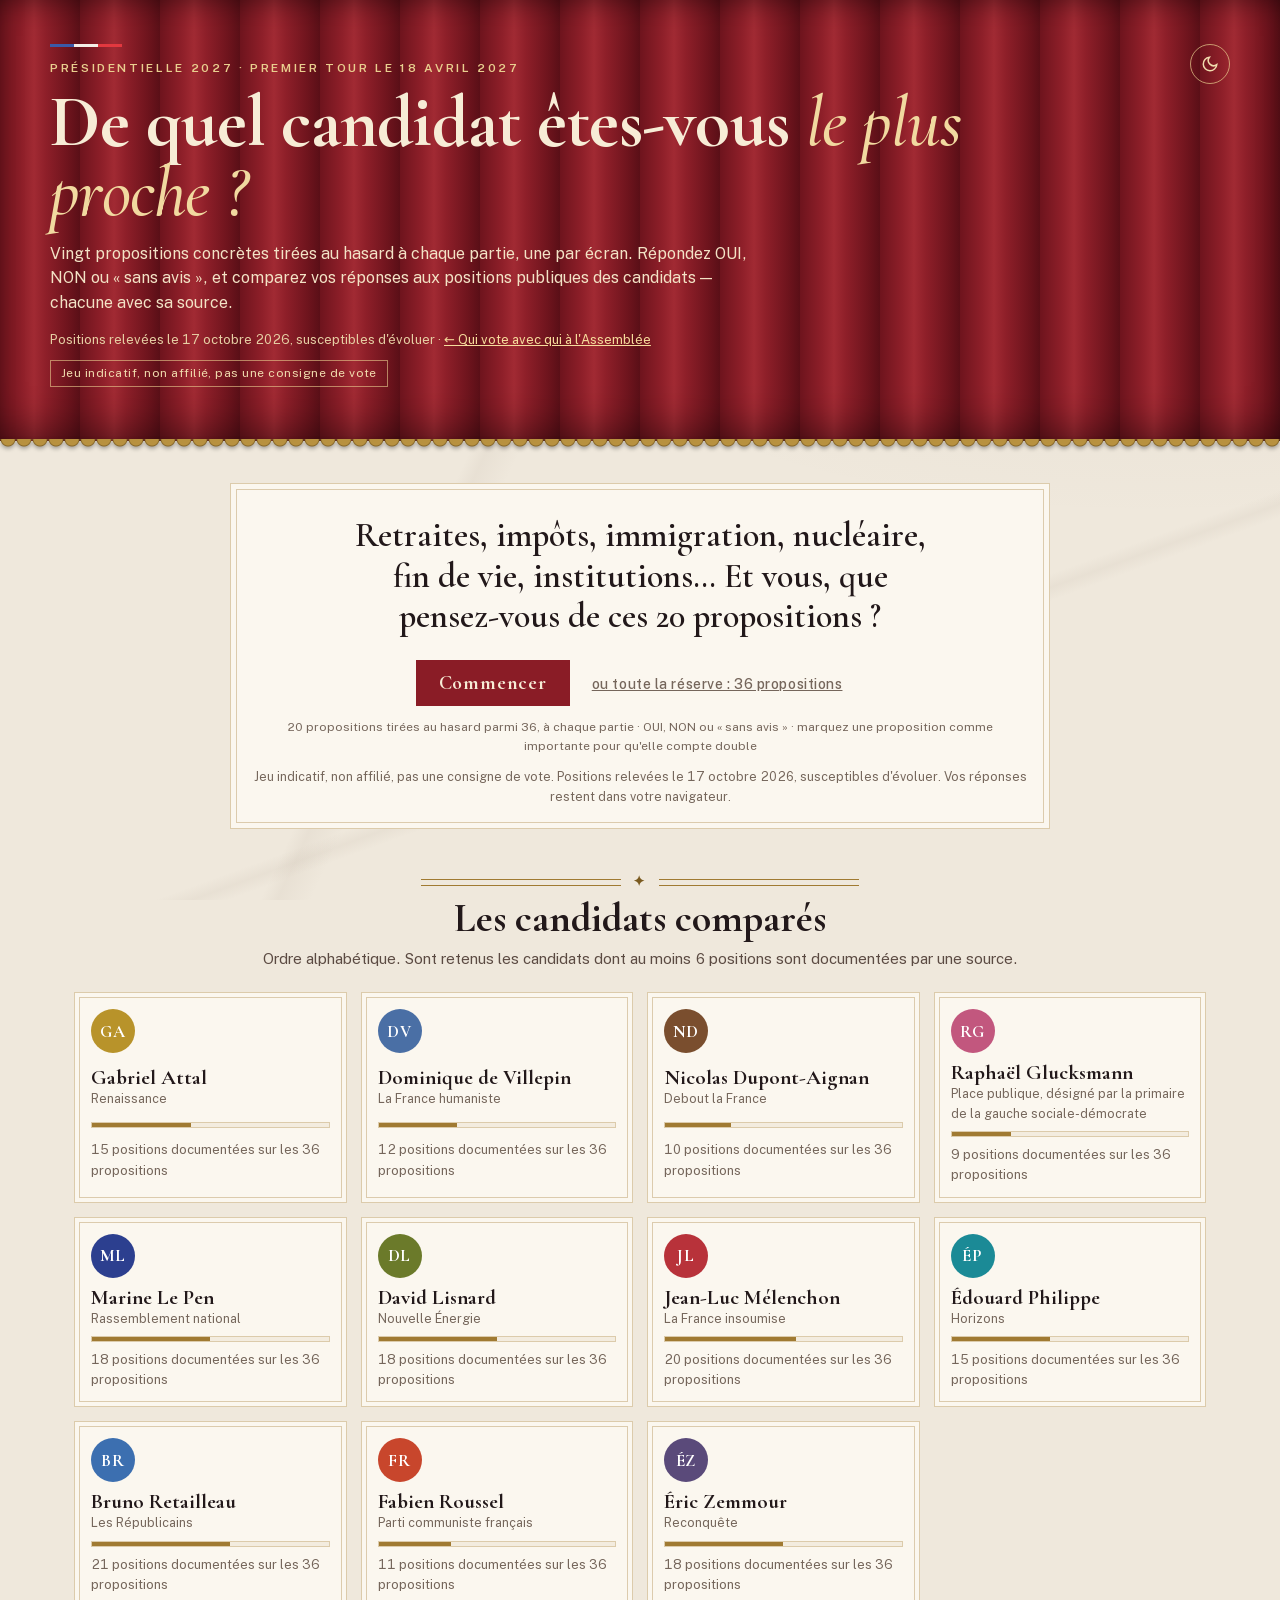
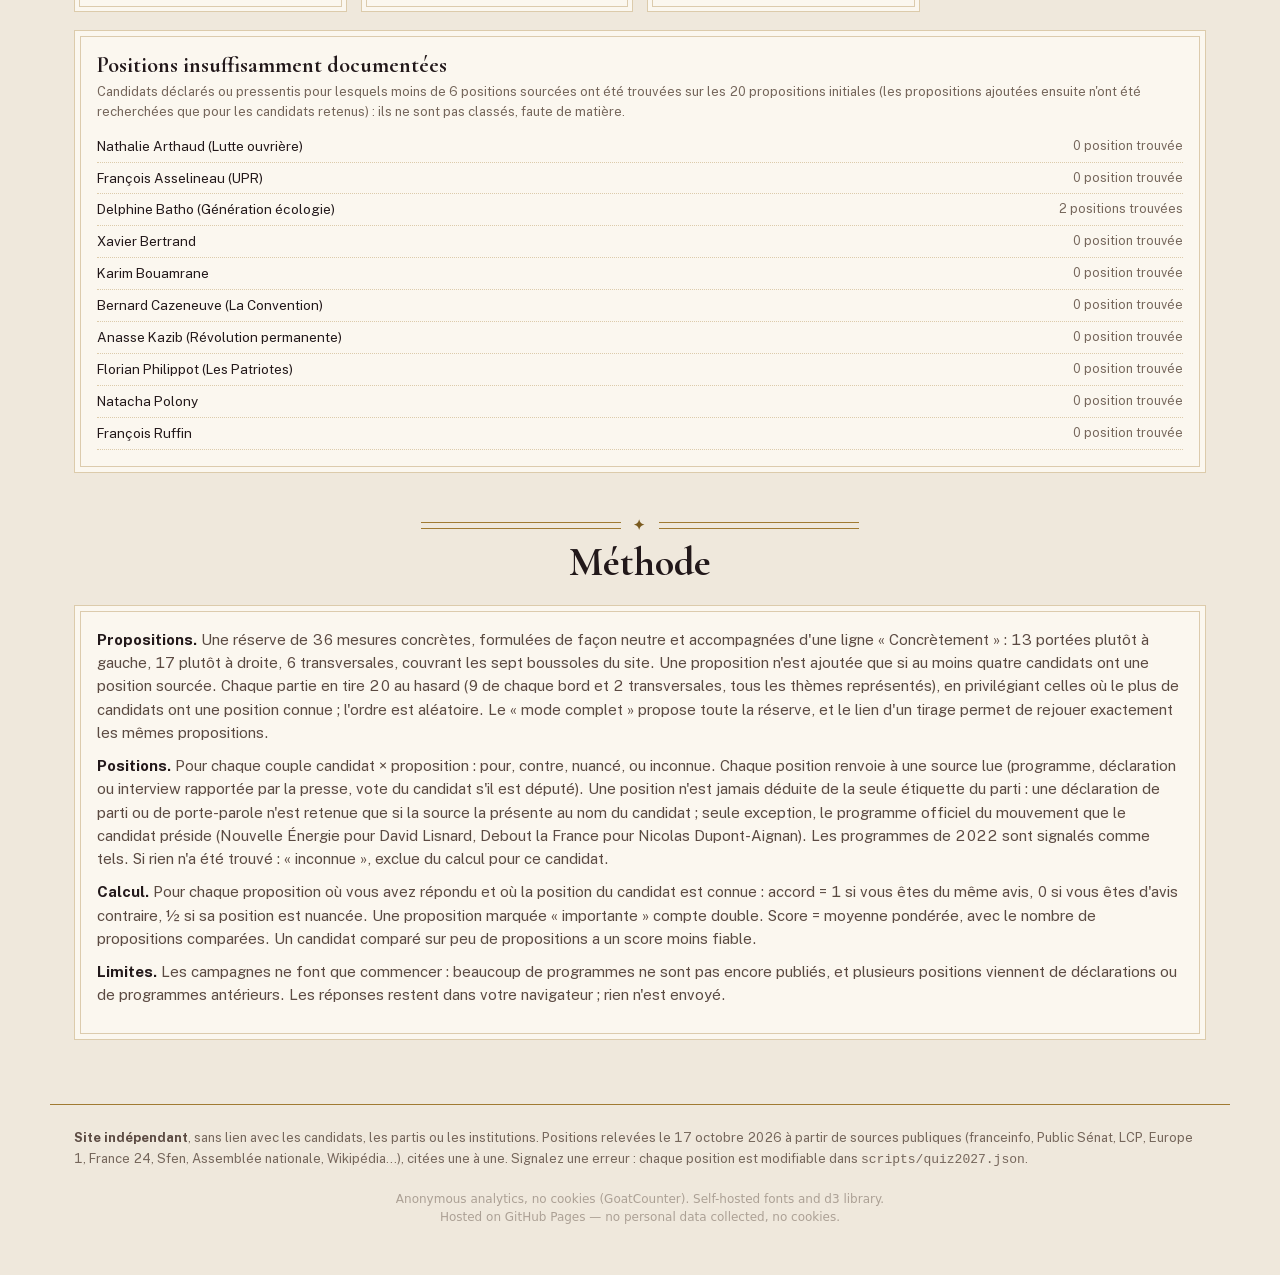
==== commit 9c465a84: "Jeu 2027 : Marine Tondelier retirée aussi de la liste des autres personnalités Co-Authored-By: Claud" ====
--- a/site/2027.html
+++ b/site/2027.html
@@ -5,7 +5,7 @@
 <meta name="viewport" content="width=device-width, initial-scale=1">
 <title>Présidentielle 2027 : le jeu</title>
 <link rel="icon" href="favicon.svg" type="image/svg+xml">
-<script src="data2027.js?v=afc2c972cf"></script>
+<script src="data2027.js?v=cc4f74b999"></script>
 <style>
 /* Inspiré de l'hémicycle du Palais Bourbon : velours rouge, acajou, dorures, marbre. Site non officiel. */
 :root {
